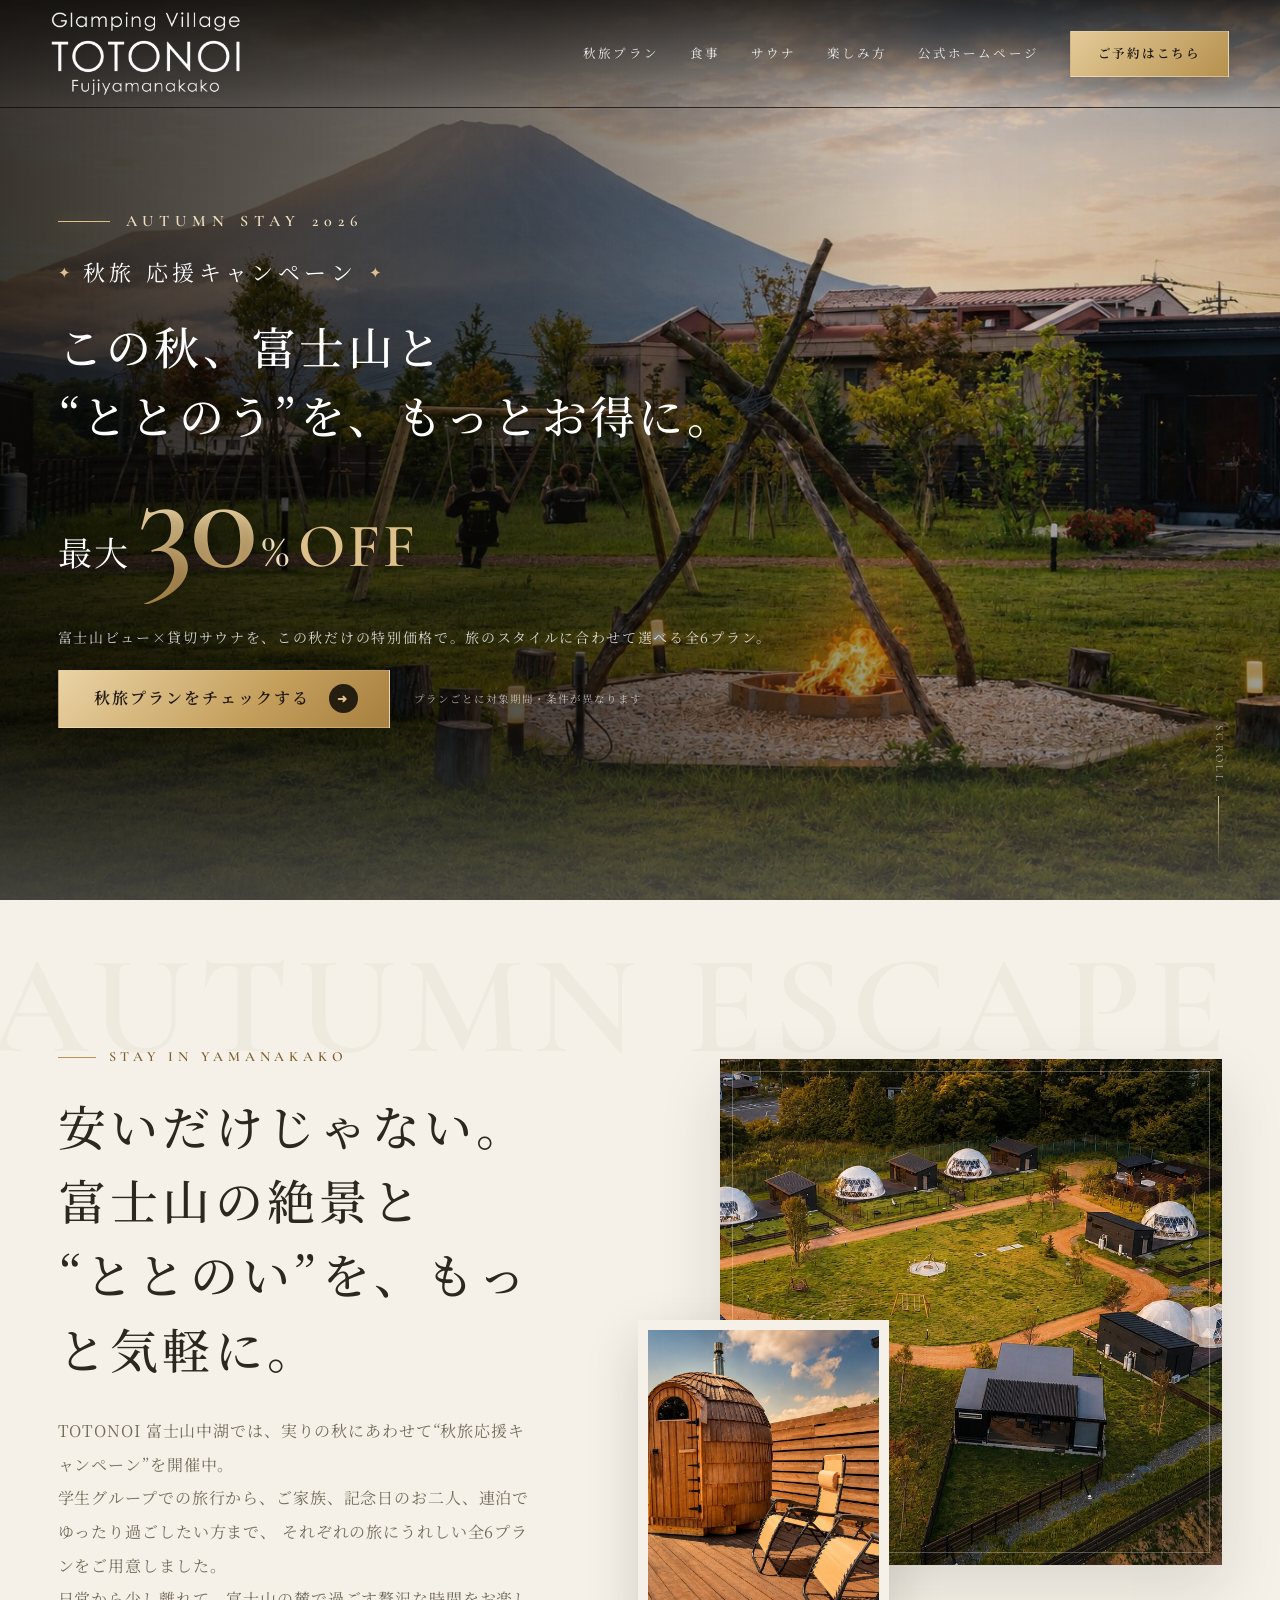
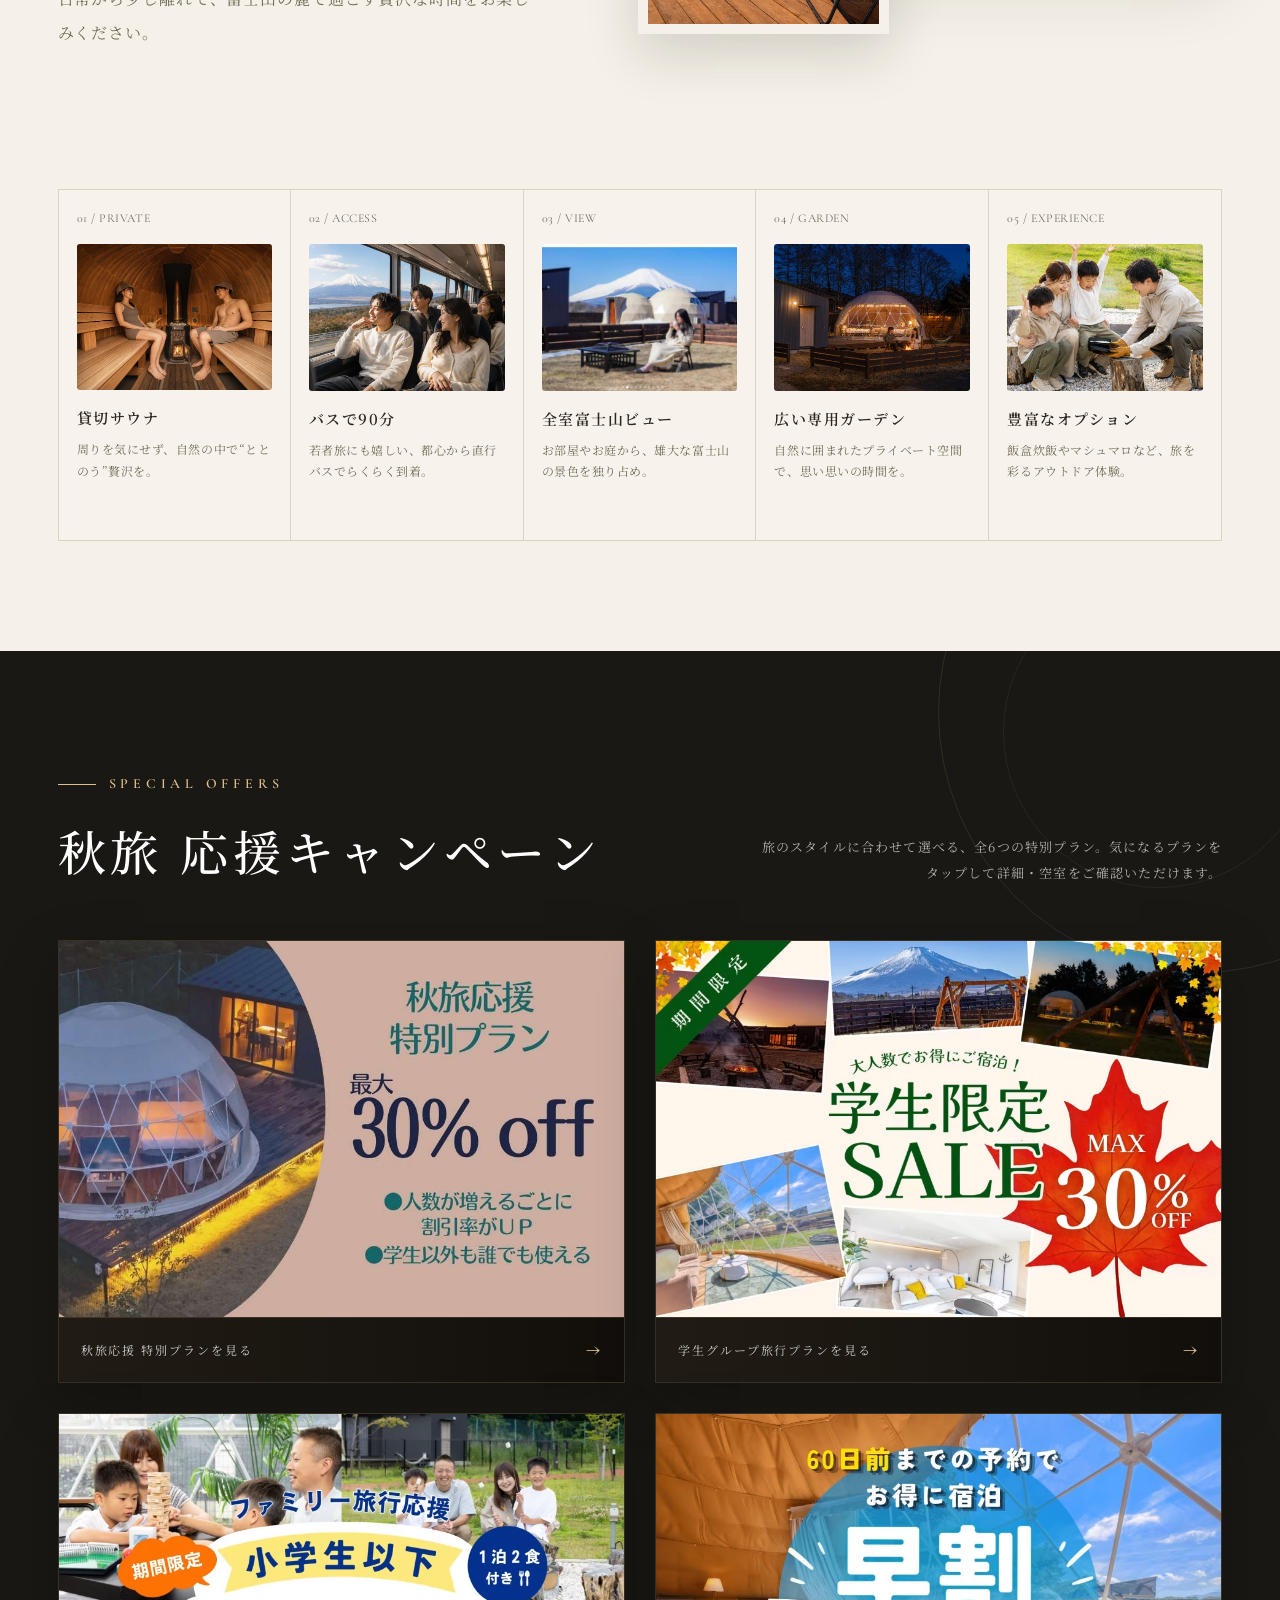
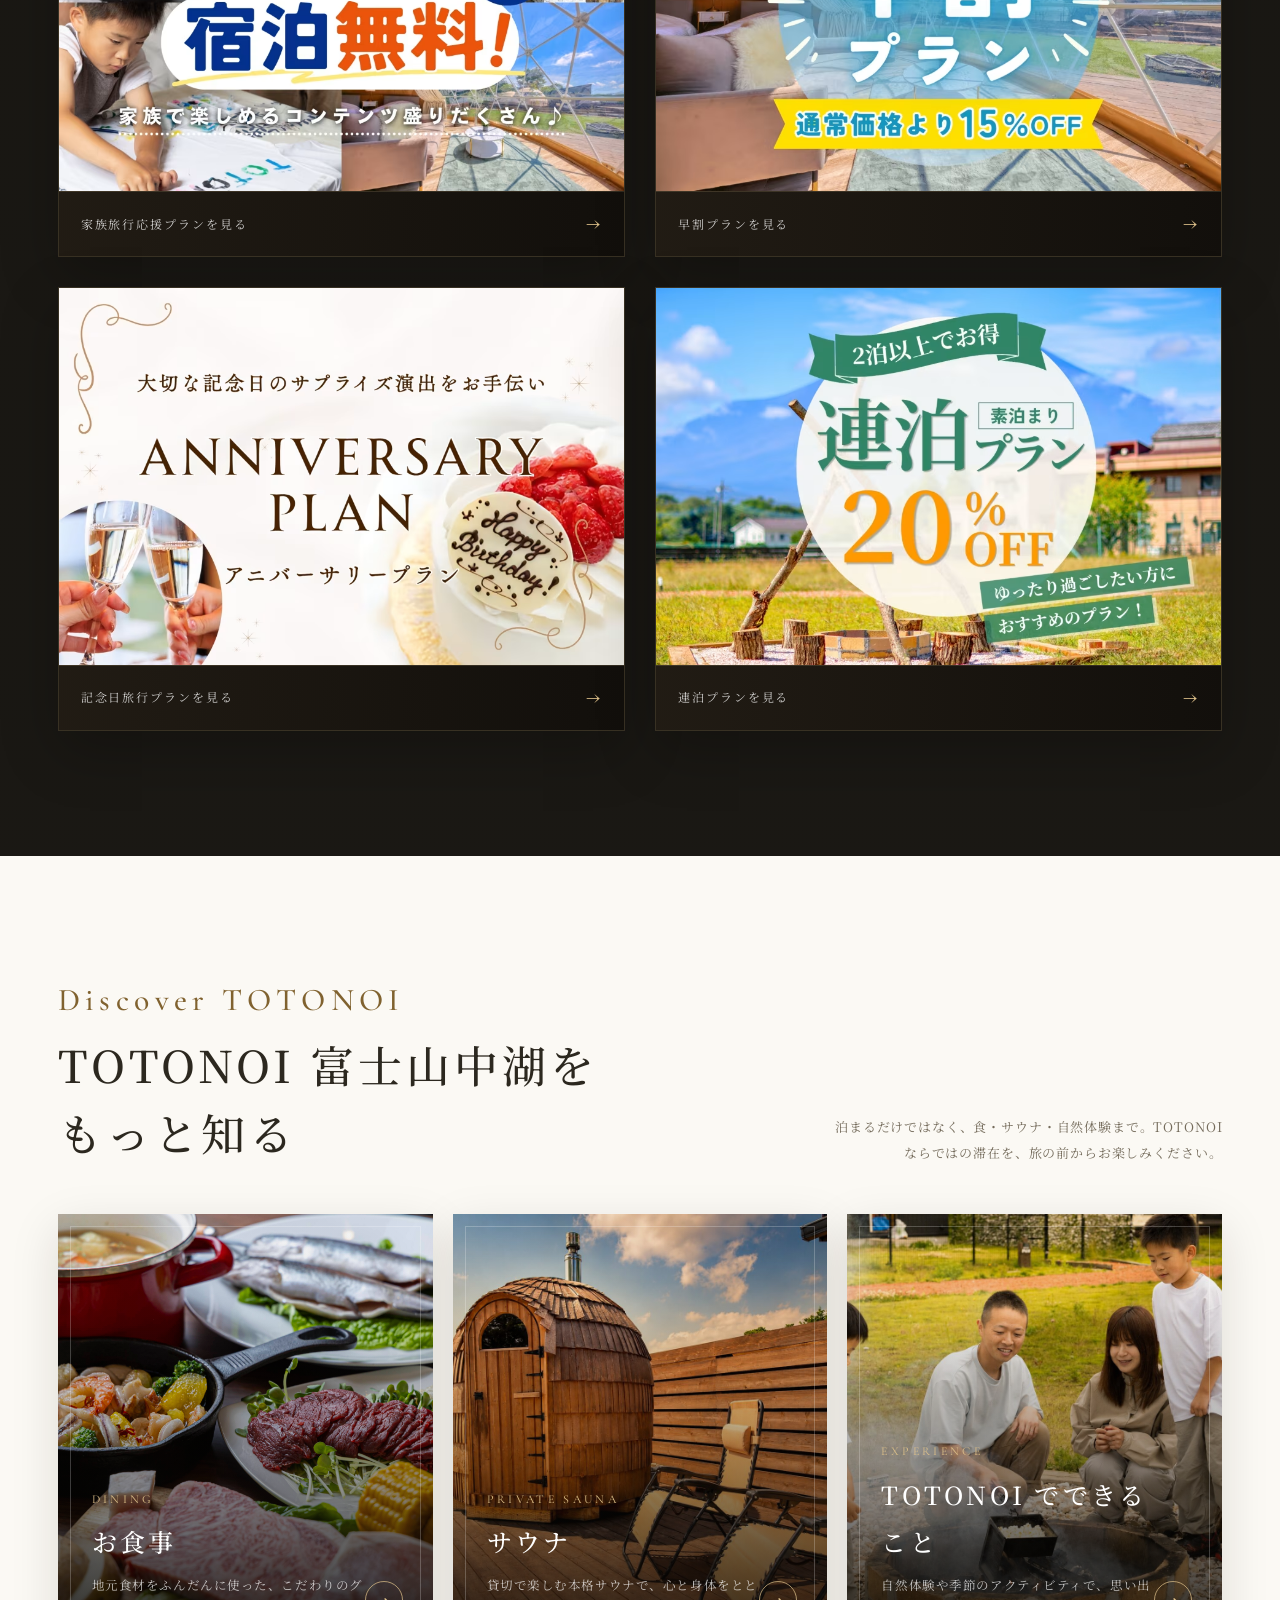
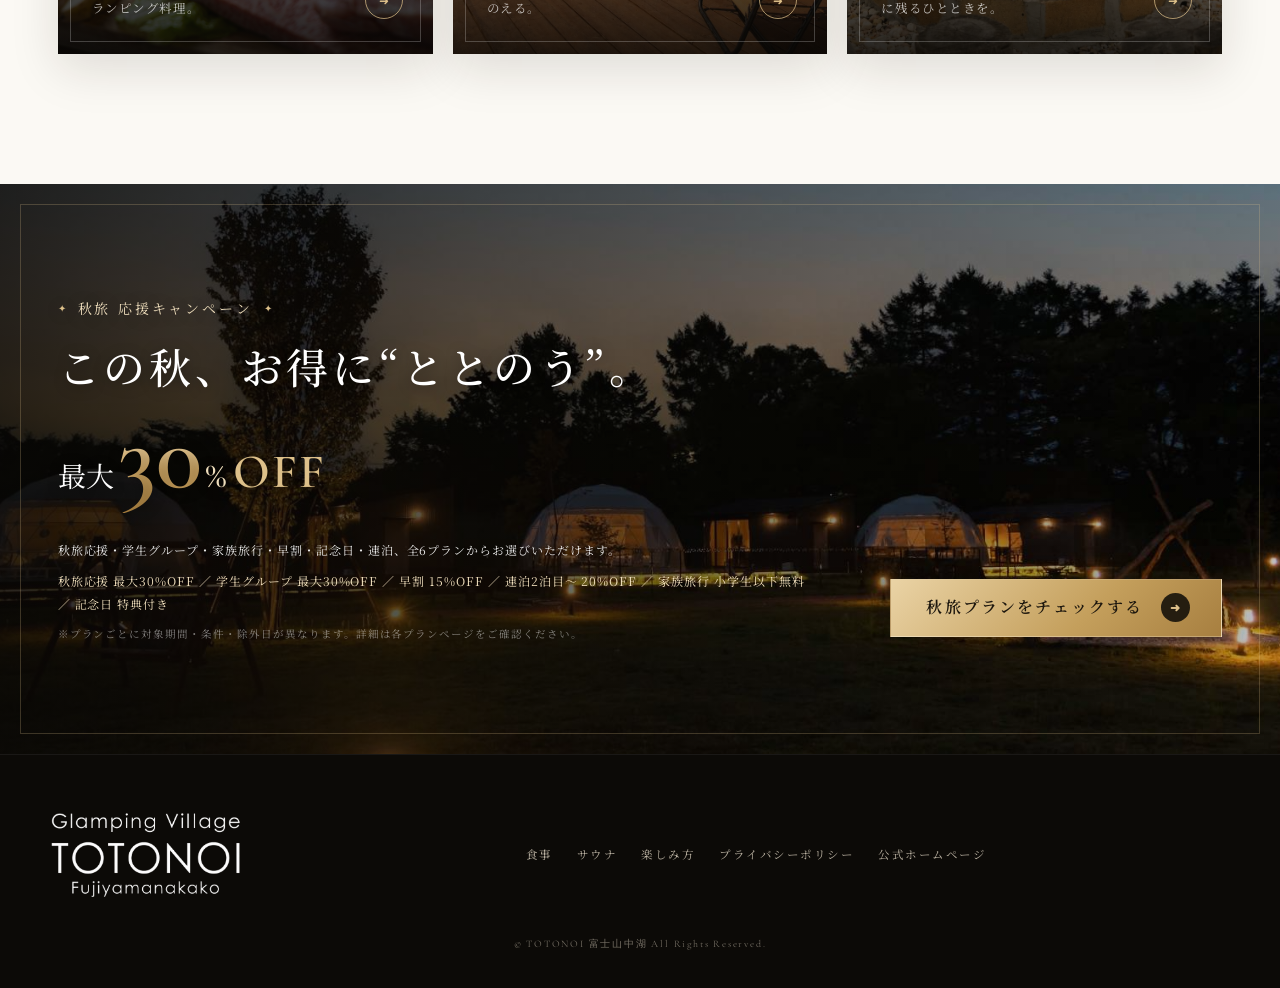
==== index.html @ 664b8abc "Update index.html" ====
<!DOCTYPE html>
<html lang="ja">
<head>
  <script async src="https://www.googletagmanager.com/gtag/js?id=G-Y8CE68WYFG"></script>
  <script>
    window.dataLayer = window.dataLayer || [];
    function gtag(){dataLayer.push(arguments);}
    gtag('js', new Date());
    gtag('config', 'G-Y8CE68WYFG');
  </script>

  <!-- Google Ads -->
  <script async src="https://www.googletagmanager.com/gtag/js?id=AW-18289857179"></script>
  <script>
    window.dataLayer = window.dataLayer || [];
    function gtag(){dataLayer.push(arguments);}
    gtag('js', new Date());
    gtag('config', 'AW-18289857179');
  </script>

  <!-- Event snippet for 予約ボタンのクリック conversion page -->
  <script>
    window.addEventListener('DOMContentLoaded', function() {
      document.querySelectorAll('a[href^="https://reserve.489ban.net/"]').forEach(function(link) {
        link.addEventListener('click', function() {
          gtag('event', 'conversion', {'send_to': 'AW-18289857179/U5c8CInPw9AcEJulpJFE'});
        });
      });
    });
  </script>

  <!-- Microsoft Clarity -->
  <script type="text/javascript">
    (function(c,l,a,r,i,t,y){
      c[a]=c[a]||function(){(c[a].q=c[a].q||[]).push(arguments)};
      t=l.createElement(r);t.async=1;t.src="https://www.clarity.ms/tag/"+i;
      y=l.getElementsByTagName(r)[0];y.parentNode.insertBefore(t,y);
    })(window, document, "clarity", "script", "xini7bwebg");
  </script>

  <meta charset="UTF-8">
  <meta name="viewport" content="width=device-width, initial-scale=1.0, viewport-fit=cover">
  <meta name="theme-color" content="#12100c">
  <title>TOTONOI 富士山中湖｜秋旅応援キャンペーン 最大30%OFF</title>
  <meta name="description" content="TOTONOI 富士山中湖の秋旅応援キャンペーン。秋旅応援最大30%OFF・学生グループ最大30%OFF・早割15%OFF・連泊2泊目20%OFF・家族旅行・記念日など全6プラン。富士山の絶景と貸切サウナで“ととのう”グランピング体験をお得に。">

  <link rel="preconnect" href="https://fonts.googleapis.com">
  <link rel="preconnect" href="https://fonts.gstatic.com" crossorigin>
  <link href="https://fonts.googleapis.com/css2?family=Cormorant+Garamond:wght@500;600;700&family=Noto+Serif+JP:wght@400;500;600;700&display=swap" rel="stylesheet">

  <style>
    :root{
      --gold:#b69352;
      --gold-light:#ddc08a;
      --gold-pale:#f0dfbd;
      --gold-deep:#80622f;
      --dark:#12100c;
      --dark-2:#1c1812;
      --dark-3:#292218;
      --ivory:#f5f1e8;
      --ivory-2:#ece5d8;
      --paper:#fbf9f4;
      --ink:#2c281f;
      --muted:#756c5c;
      --line:rgba(128,98,47,.22);
      --shadow:0 24px 60px rgba(33,27,17,.12);
      --serif-en:'Cormorant Garamond',serif;
      --serif-jp:'Noto Serif JP',serif;
    }

    *{margin:0;padding:0;box-sizing:border-box}
    html{scroll-behavior:smooth;background:var(--dark)}
    body{
      font-family:var(--serif-jp);
      color:var(--ink);
      background:
        radial-gradient(circle at 8% 12%,rgba(182,147,82,.08),transparent 26%),
        var(--ivory);
      line-height:1.9;
      -webkit-font-smoothing:antialiased;
      overflow-x:hidden;
    }
    img{max-width:100%;display:block}
    a{text-decoration:none;color:inherit}
    button{font:inherit}
    ::selection{background:var(--gold);color:#fff}

    /* ---------------------------------
       Shared
    --------------------------------- */
    .section-shell{width:min(1180px,91vw);margin:0 auto}
    .eyebrow{
      display:flex;
      align-items:center;
      gap:13px;
      margin-bottom:18px;
      color:var(--gold-deep);
      font-family:var(--serif-en);
      font-size:14px;
      font-weight:600;
      letter-spacing:.34em;
      text-transform:uppercase;
    }
    .eyebrow::before{content:"";width:38px;height:1px;background:var(--gold)}
    .section-heading{
      color:var(--ink);
      font-size:clamp(28px,4vw,48px);
      font-weight:500;
      line-height:1.55;
      letter-spacing:.09em;
    }
    .section-lead{
      color:var(--muted);
      font-size:clamp(14px,1.45vw,16px);
      letter-spacing:.055em;
      line-height:2.1;
    }

    /* ---------------------------------
       Header
    --------------------------------- */
    .header{
      position:fixed;
      inset:0 0 auto;
      z-index:100;
      display:flex;
      align-items:center;
      justify-content:space-between;
      min-height:82px;
      padding:12px max(4vw,24px);
      background:linear-gradient(to bottom,rgba(12,10,7,.78),rgba(12,10,7,.2) 76%,transparent);
      border-bottom:1px solid transparent;
      transition:background .35s,border-color .35s,backdrop-filter .35s,min-height .35s;
    }
    .header.scrolled{
      min-height:70px;
      background:rgba(16,13,9,.86);
      border-color:rgba(255,255,255,.08);
      backdrop-filter:blur(16px);
      -webkit-backdrop-filter:blur(16px);
    }
    .logo{display:inline-flex;align-items:center;flex:none;line-height:1;min-width:0}
    .logo img{display:block;width:190px;height:auto;object-fit:contain}
    .gnav{display:flex;align-items:center;gap:clamp(18px,2.4vw,34px)}
    .gnav a:not(.btn-reserve){
      color:rgba(255,255,255,.88);
      font-size:12.5px;
      letter-spacing:.17em;
      position:relative;
      padding:7px 0;
      transition:color .25s;
    }
    .gnav a:not(.btn-reserve)::after{
      content:"";
      position:absolute;
      left:50%;bottom:0;
      width:0;height:1px;
      background:var(--gold-light);
      transition:width .3s,left .3s;
    }
    .gnav a:not(.btn-reserve):hover{color:#fff}
    .gnav a:not(.btn-reserve):hover::after{width:100%;left:0}
    .btn-reserve{
      display:inline-flex;
      align-items:center;
      justify-content:center;
      min-height:46px;
      padding:0 27px;
      border:1px solid rgba(255,255,255,.3);
      background:linear-gradient(135deg,#e4cb99,#b6914e);
      color:#19140c;
      font-size:12.5px;
      font-weight:600;
      letter-spacing:.14em;
      box-shadow:0 7px 22px rgba(0,0,0,.18);
      transition:transform .25s,box-shadow .25s,filter .25s;
    }
    .btn-reserve:hover{transform:translateY(-1px);box-shadow:0 10px 24px rgba(0,0,0,.28);filter:brightness(1.04)}
    .nav-toggle{display:none;background:none;border:none;cursor:pointer;width:44px;height:44px;position:relative;z-index:110}
    .nav-toggle span{display:block;width:25px;height:1px;background:#fff;margin:6px auto;transition:.3s}

    /* ---------------------------------
       Hero
    --------------------------------- */
    .hero{
      position:relative;
      min-height:100svh;
      display:flex;
      align-items:center;
      color:#fff;
      overflow:hidden;
      background:var(--dark);
    }
    .hero-bg{
      position:absolute;
      inset:-2%;
      background:url('images/middle.jpg') center 48%/cover no-repeat;
      animation:kenburns 18s ease-out both;
    }
    @keyframes kenburns{from{transform:scale(1.08)}to{transform:scale(1)}}
    .hero::before{
      content:"";
      position:absolute;
      inset:0;
      z-index:1;
      background:
        linear-gradient(90deg,rgba(8,7,5,.8) 0%,rgba(8,7,5,.54) 42%,rgba(8,7,5,.15) 72%,rgba(8,7,5,.2) 100%),
        linear-gradient(to top,rgba(10,8,5,.58),transparent 42%);
    }
    .hero::after{
      content:"";
      position:absolute;
      inset:auto 0 0;
      z-index:2;
      height:180px;
      background:linear-gradient(to bottom,transparent,var(--ivory));
      opacity:.24;
      pointer-events:none;
    }
    .hero-inner{
      position:relative;
      z-index:3;
      width:min(1180px,91vw);
      margin:0 auto;
      padding:132px 0 98px;
    }
    .hero-panel{max-width:760px}
    .hero-kicker{
      display:flex;
      align-items:center;
      gap:16px;
      color:var(--gold-pale);
      font-family:var(--serif-en);
      font-size:clamp(13px,1.25vw,16px);
      font-weight:600;
      letter-spacing:.38em;
      text-transform:uppercase;
      margin-bottom:14px;
    }
    .hero-kicker::before{content:"";width:52px;height:1px;background:var(--gold-light);box-shadow:0 0 15px rgba(221,192,138,.45)}
    .anniv-text{
      display:flex;
      align-items:center;
      gap:12px;
      color:#fff;
      font-size:clamp(17px,1.8vw,22px);
      letter-spacing:.2em;
      margin-bottom:18px;
      text-shadow:0 2px 16px rgba(0,0,0,.35);
    }
    .anniv-text .orn{color:var(--gold-light);font-size:.7em;letter-spacing:0}
    .hero-copy .limited{
      max-width:760px;
      font-size:clamp(26px,3.65vw,45px);
      line-height:1.55;
      letter-spacing:.075em;
      font-weight:500;
      color:#fff;
      text-shadow:0 3px 18px rgba(0,0,0,.28);
    }
    .hero-copy .limited-line2{white-space:nowrap}
    .hero-price{
      display:flex;
      align-items:baseline;
      flex-wrap:wrap;
      column-gap:8px;
      row-gap:2px;
      margin:0 0 18px;
      text-shadow:0 3px 18px rgba(0,0,0,.35);
    }
    .hero-price .price-main{display:inline-flex;align-items:baseline;white-space:nowrap;gap:3px}
    .hero-price .prefix{font-size:clamp(22px,2.7vw,34px);letter-spacing:.08em}
    .hero-price .num{
      font-family:var(--serif-en);
      font-size:clamp(88px,12vw,142px);
      font-weight:600;
      line-height:1;
      letter-spacing:-.02em;
      display:inline-block;
      padding:0 .02em .08em;
      background:linear-gradient(180deg,#fff3d6 4%,#e4c489 55%,#aa8243 100%);
      -webkit-background-clip:text;
      background-clip:text;
      -webkit-text-fill-color:transparent;
      filter:drop-shadow(0 5px 15px rgba(0,0,0,.18));
    }
    .hero-price .unit{font-family:var(--serif-en);font-size:clamp(31px,4vw,50px);color:var(--gold-pale)}
    .hero-price .off{font-family:var(--serif-en);font-size:clamp(36px,5vw,62px);font-weight:600;color:var(--gold-light);letter-spacing:.045em}
    .coupon-note{
      max-width:730px;
      color:rgba(255,255,255,.8);
      font-size:clamp(12px,1.3vw,14px);
      letter-spacing:.12em;
      margin-bottom:19px;
    }
    .plan-tags{display:none}
    .hero-cta{display:flex;align-items:center;gap:24px;flex-wrap:wrap}
    .btn-main{
      display:inline-flex;
      align-items:center;
      justify-content:center;
      gap:18px;
      min-height:58px;
      padding:0 31px 0 35px;
      border:1px solid rgba(255,255,255,.2);
      background:linear-gradient(135deg,#ead3a5 0%,#c49f5c 60%,#a77f40 100%);
      color:#1d170e;
      font-size:clamp(13px,1.35vw,16px);
      font-weight:600;
      letter-spacing:.13em;
      box-shadow:0 12px 34px rgba(0,0,0,.28);
      transition:transform .3s,box-shadow .3s,filter .3s;
    }
    .btn-main:hover{transform:translateY(-2px);box-shadow:0 16px 42px rgba(0,0,0,.34);filter:brightness(1.04)}
    .btn-main .arrow{
      display:inline-grid;
      place-items:center;
      width:29px;height:29px;
      border-radius:50%;
      background:rgba(28,22,13,.94);
      color:var(--gold-light);
      font-size:12px;
      transition:transform .3s;
    }
    .btn-main:hover .arrow{transform:translateX(3px)}
    .hero-microcopy{font-size:10.5px;color:rgba(255,255,255,.65);letter-spacing:.1em}
    .scroll-cue{
      position:absolute;
      z-index:4;
      right:max(4vw,28px);
      bottom:32px;
      display:flex;
      align-items:center;
      gap:12px;
      color:rgba(255,255,255,.62);
      font-family:var(--serif-en);
      font-size:11px;
      letter-spacing:.3em;
      writing-mode:vertical-rl;
    }
    .scroll-cue::after{content:"";width:1px;height:72px;background:linear-gradient(to bottom,var(--gold-light),transparent)}

    /* ---------------------------------
       Intro / Concept
    --------------------------------- */
    .concept{position:relative;padding:124px 0 108px;overflow:hidden;background:var(--ivory)}
    .concept::before{
      content:"AUTUMN ESCAPE";
      position:absolute;
      left:-12px;top:36px;
      font-family:var(--serif-en);
      font-size:clamp(64px,11vw,150px);
      font-weight:600;
      letter-spacing:.06em;
      line-height:1;
      color:rgba(111,86,46,.045);
      white-space:nowrap;
      pointer-events:none;
    }
    .concept-layout{
      position:relative;
      z-index:2;
      width:min(1180px,91vw);
      margin:0 auto;
      display:grid;
      grid-template-columns:minmax(0,.9fr) minmax(420px,1.1fr);
      gap:clamp(56px,8vw,110px);
      align-items:center;
    }
    .concept-copy{padding:20px 0}
    .concept-copy h2{margin-bottom:28px}
    .concept-copy p{max-width:560px}
    .concept-visual{position:relative;min-height:575px}
    .concept-image-main{
      position:absolute;
      right:0;top:0;
      width:86%;height:88%;
      background:url('images/tonp.jpg') center/cover no-repeat;
      box-shadow:var(--shadow);
    }
    .concept-image-main::after{content:"";position:absolute;inset:0;border:1px solid rgba(255,255,255,.28);margin:12px;pointer-events:none}
    .concept-image-sub{
      position:absolute;
      left:0;bottom:0;
      width:43%;aspect-ratio:4/5;
      background:url('images/sauna.jpg') center/cover no-repeat;
      border:10px solid var(--ivory);
      box-shadow:0 20px 50px rgba(33,27,17,.16);
    }

    /* ---------------------------------
       Features
    --------------------------------- */
    .features{position:relative;padding:12px 0 110px;background:var(--ivory)}
    .features-head{display:none}
    .feature-grid{
      width:min(1180px,91vw);
      margin:0 auto;
      display:grid;
      grid-template-columns:repeat(5,1fr);
      border-top:1px solid var(--line);
      border-bottom:1px solid var(--line);
    }
    .feature{
      position:relative;
      min-height:350px;
      padding:18px 18px 24px;
      border-right:1px solid var(--line);
      background:rgba(255,255,255,.16);
      transition:background .3s,transform .3s,box-shadow .3s;
    }
    .feature:first-child{border-left:1px solid var(--line)}
    .feature:hover{background:rgba(255,255,255,.52);transform:translateY(-3px);box-shadow:0 16px 34px rgba(33,27,17,.08)}
    .feature-no{font-family:var(--serif-en);font-size:13px;letter-spacing:.18em;color:var(--gold);margin-bottom:14px}
    .feature-media{position:relative;aspect-ratio:4/3;overflow:hidden;border-radius:3px;background:#ddd2ba;margin-bottom:16px}
    .feature-media img{width:100%;height:100%;display:block;object-fit:cover;transition:transform .7s ease}
    .feature:hover .feature-media img{transform:scale(1.04)}
    .feature h3{font-size:15px;letter-spacing:.1em;font-weight:600;color:var(--ink);margin-bottom:8px;line-height:1.6}
    .feature p{font-size:12px;letter-spacing:.045em;color:var(--muted);line-height:1.8}

    /* ---------------------------------
       Plans
    --------------------------------- */
    .plans{
      position:relative;
      padding:120px 0 125px;
      background:
        linear-gradient(rgba(18,16,12,.965),rgba(18,16,12,.965)),
        url('images/middle.jpg') center/cover fixed;
      color:#fff;
      overflow:hidden;
    }
    .plans::before{
      content:"";
      position:absolute;
      width:520px;height:520px;
      border:1px solid rgba(221,192,138,.12);
      border-radius:50%;
      right:-180px;top:-200px;
    }
    .plans::after{
      content:"";
      position:absolute;
      width:310px;height:310px;
      border:1px solid rgba(221,192,138,.08);
      border-radius:50%;
      right:-35px;top:-75px;
    }
    .plans-head{position:relative;z-index:2;width:min(1180px,91vw);margin:0 auto 54px;display:flex;align-items:flex-end;justify-content:space-between;gap:40px}
    .plans .eyebrow{color:var(--gold-light)}
    .plans .eyebrow::before{background:var(--gold-light)}
    .plans-title{color:#fff;font-size:clamp(30px,4vw,48px);font-weight:500;line-height:1.45;letter-spacing:.1em}
    .plans-sub{max-width:470px;color:rgba(255,255,255,.66);font-size:13px;letter-spacing:.09em;line-height:2;text-align:right}
    .plan-grid{position:relative;z-index:2;width:min(1180px,91vw);margin:0 auto;display:grid;grid-template-columns:repeat(2,minmax(0,1fr));gap:30px}
    .plan-card{
      position:relative;
      display:block;
      overflow:hidden;
      background:#17130e;
      border:1px solid rgba(221,192,138,.17);
      box-shadow:0 20px 55px rgba(0,0,0,.24);
      transition:transform .4s,border-color .4s,box-shadow .4s;
    }
    .plan-card::before{content:"";position:absolute;z-index:2;inset:0;border:1px solid transparent;transition:border-color .3s;pointer-events:none}
    .plan-card:hover{transform:translateY(-7px);border-color:rgba(221,192,138,.48);box-shadow:0 28px 70px rgba(0,0,0,.36)}
    .plan-card:hover::before{border-color:rgba(255,255,255,.12)}
    .plan-card img{width:100%;height:auto;display:block;transition:transform .7s,filter .4s}
    .plan-card:hover img{transform:scale(1.018);filter:brightness(1.04)}
    .plan-link{
      display:flex;
      align-items:center;
      justify-content:space-between;
      gap:20px;
      min-height:65px;
      padding:0 22px;
      border-top:1px solid rgba(221,192,138,.16);
      color:rgba(255,255,255,.78);
      font-size:12px;
      letter-spacing:.16em;
      background:linear-gradient(90deg,rgba(34,28,20,.94),rgba(18,15,11,.94));
    }
    .plan-link i{font-style:normal;font-family:var(--serif-en);font-size:22px;color:var(--gold-light);transition:transform .3s}
    .plan-card:hover .plan-link i{transform:translateX(5px)}

    /* ---------------------------------
       More / editorial cards
    --------------------------------- */
    .more{padding:120px 0 130px;background:var(--paper)}
    .more-head{width:min(1180px,91vw);margin:0 auto 48px;display:flex;align-items:flex-end;justify-content:space-between;gap:30px}
    .more-title{font-size:clamp(28px,3.6vw,44px);font-weight:500;letter-spacing:.09em;line-height:1.55}
    .more-title span{font-family:var(--serif-en);font-size:.72em;color:var(--gold-deep);letter-spacing:.17em;display:block;margin-bottom:5px}
    .more-copy{max-width:390px;color:var(--muted);font-size:13px;letter-spacing:.065em;line-height:2;text-align:right}
    .card-grid{width:min(1180px,91vw);margin:0 auto;display:grid;grid-template-columns:repeat(3,minmax(0,1fr));gap:20px;align-items:stretch}
    .card{position:relative;overflow:hidden;min-height:440px;display:flex;align-items:flex-end;color:#fff;box-shadow:0 15px 45px rgba(33,27,17,.13);transition:transform .38s,box-shadow .38s}
    .card:nth-child(2),.card:nth-child(3){min-height:440px;margin-top:0}
    .card:hover{transform:translateY(-6px);box-shadow:0 22px 58px rgba(33,27,17,.2)}
    .card .bg{position:absolute;inset:0;background-size:cover;background-position:center;transition:transform .8s ease,filter .4s}
    .card:hover .bg{transform:scale(1.045);filter:brightness(1.03)}
    .card::before{content:"";position:absolute;z-index:1;inset:0;background:linear-gradient(to top,rgba(8,7,5,.88) 0%,rgba(8,7,5,.28) 52%,rgba(8,7,5,.05) 80%)}
    .card::after{content:"";position:absolute;z-index:2;inset:12px;border:1px solid rgba(255,255,255,.22);pointer-events:none}
    .card-body{position:relative;z-index:3;padding:34px 68px 34px 34px;width:100%}
    .card-body .en{display:block;font-family:var(--serif-en);font-size:12px;color:var(--gold-light);letter-spacing:.28em;text-transform:uppercase;margin-bottom:8px}
    .card-body h3{font-size:clamp(20px,2vw,25px);letter-spacing:.13em;font-weight:500;margin-bottom:8px}
    .card-body p{font-size:12.5px;letter-spacing:.045em;color:rgba(255,255,255,.72);line-height:1.85}
    .card .circle{position:absolute;right:30px;bottom:35px;z-index:4;width:38px;height:38px;border:1px solid rgba(221,192,138,.72);border-radius:50%;display:grid;place-items:center;color:var(--gold-light);font-size:12px;transition:background .3s,color .3s,transform .3s}
    .card:hover .circle{background:var(--gold-light);color:var(--dark);transform:translateX(3px)}

    /* ---------------------------------
       Bottom CTA
    --------------------------------- */
    .bottom-cta{position:relative;min-height:570px;display:flex;align-items:center;color:#fff;overflow:hidden;background:var(--dark)}
    .bottom-cta .cta-bg{position:absolute;inset:-2%;background:url('images/cta-bg.jpg') center/cover no-repeat;transition:transform 5s ease}
    .bottom-cta:hover .cta-bg{transform:scale(1.02)}
    .bottom-cta::before{content:"";position:absolute;inset:0;z-index:1;background:linear-gradient(90deg,rgba(8,7,5,.86),rgba(8,7,5,.56) 52%,rgba(8,7,5,.25))}
    .bottom-cta::after{content:"";position:absolute;z-index:2;inset:20px;border:1px solid rgba(221,192,138,.24);pointer-events:none}
    .bottom-inner{position:relative;z-index:3;width:min(1180px,91vw);margin:0 auto;padding:90px 0;display:flex;align-items:flex-end;justify-content:space-between;gap:50px}
    .bottom-copy{max-width:760px}
    .bottom-cta .anniv-text{font-size:14px;color:var(--gold-pale);margin-bottom:14px}
    .bottom-price{display:flex;align-items:baseline;flex-wrap:wrap;gap:6px;margin-bottom:21px;text-shadow:0 2px 14px rgba(0,0,0,.35)}
    .bottom-price .limited{width:100%;font-size:clamp(24px,3.4vw,42px);line-height:1.5;letter-spacing:.09em;font-weight:500;color:#fff;margin-bottom:5px}
    .bottom-price .price-main{display:inline-flex;align-items:baseline;white-space:nowrap;gap:2px}
    .bottom-price .prefix{font-size:clamp(20px,2.3vw,28px)}
    .bottom-price .num{font-family:var(--serif-en);font-size:clamp(65px,8vw,96px);font-weight:600;line-height:1;display:inline-block;padding:0 .02em .08em;background:linear-gradient(180deg,#fff2d6,#d4ac68 58%,#a87e3d);-webkit-background-clip:text;background-clip:text;-webkit-text-fill-color:transparent}
    .bottom-price .unit{font-family:var(--serif-en);font-size:clamp(26px,3vw,38px);color:var(--gold-pale)}
    .bottom-price .off{font-family:var(--serif-en);font-size:clamp(30px,4vw,48px);font-weight:600;color:var(--gold-light);letter-spacing:.04em}
    .bottom-coupon{max-width:760px;font-size:12px;color:rgba(255,255,255,.72);letter-spacing:.08em;line-height:1.9}
    .bottom-coupon .note{display:block;margin-bottom:8px;color:rgba(255,255,255,.9)}
    .bottom-coupon .cond{display:block;color:var(--gold-pale)}
    .bottom-coupon .exclude{display:block;margin-top:8px;font-size:10.5px;color:rgba(255,255,255,.48)}
    .bottom-action{flex:none;padding-bottom:7px}

    /* ---------------------------------
       Footer
    --------------------------------- */
    .footer{background:#0c0a07;color:#bdb4a4;padding:58px max(4vw,24px) 34px;border-top:1px solid rgba(255,255,255,.06)}
    .footer-inner{width:min(1180px,100%);margin:0 auto;display:grid;grid-template-columns:auto 1fr;align-items:center;gap:42px}
    .footer .logo img{width:190px}
    .fnav{display:flex;justify-content:center;gap:24px;flex-wrap:wrap}
    .fnav a{font-size:11.5px;letter-spacing:.13em;transition:color .3s}
    .fnav a:hover{color:var(--gold-light)}
    .copyright{text-align:center;font-family:var(--serif-en);font-size:10px;letter-spacing:.18em;color:#756f64;margin-top:38px}

    /* ---------------------------------
       Mobile sticky CTA
    --------------------------------- */
    .mobile-cta{display:none}

    /* ---------------------------------
       Reveal motion
    --------------------------------- */
    .reveal{opacity:0;transform:translateY(24px);transition:opacity .9s cubic-bezier(.2,.65,.25,1),transform .9s cubic-bezier(.2,.65,.25,1)}
    .reveal.on{opacity:1;transform:none}
    .delay-1{transition-delay:.08s}
    .delay-2{transition-delay:.16s}
    .delay-3{transition-delay:.24s}

    @media(prefers-reduced-motion:reduce){
      html{scroll-behavior:auto}
      .reveal{opacity:1;transform:none;transition:none}
      .hero-bg{animation:none}
      .card .bg,.plan-card img,.bottom-cta .cta-bg{transition:none}
    }

    /* ---------------------------------
       Tablet
    --------------------------------- */
    @media(max-width:1060px){
      .gnav{gap:17px}
      .gnav a:not(.btn-reserve){font-size:11.5px;letter-spacing:.12em}
      .btn-reserve{padding:0 18px}
      .concept-layout{grid-template-columns:.9fr 1.1fr;gap:50px}
      .concept-visual{min-height:520px}
      .feature-grid{grid-template-columns:repeat(3,1fr)}
      .feature:nth-child(3){border-right:1px solid var(--line)}
      .feature:nth-child(n+4){border-top:1px solid var(--line)}
      .feature:nth-child(4){border-left:1px solid var(--line)}
      .feature{min-height:336px}
      .card-grid{grid-template-columns:repeat(3,minmax(0,1fr))}
      .card:nth-child(1),.card:nth-child(2),.card:nth-child(3){grid-column:auto;min-height:400px;margin-top:0}
    }

    /* ---------------------------------
       Mobile
    --------------------------------- */
    @media(max-width:860px){
      body{padding-bottom:72px}
      .header{min-height:68px;padding:10px 18px;background:linear-gradient(to bottom,rgba(10,8,5,.82),rgba(10,8,5,.22),transparent)}
      .header.scrolled{min-height:62px;padding-top:8px;padding-bottom:8px}
      .logo{min-width:0;text-align:left}
      .logo img{width:148px}
      .gnav{
        position:fixed;
        inset:0;
        z-index:105;
        padding:110px 8vw 90px;
        background:rgba(12,10,7,.97);
        backdrop-filter:blur(18px);
        -webkit-backdrop-filter:blur(18px);
        flex-direction:column;
        align-items:stretch;
        justify-content:center;
        gap:0;
        transform:translateX(100%);
        transition:transform .38s cubic-bezier(.77,0,.18,1);
      }
      .gnav.open{transform:none}
      .gnav a:not(.btn-reserve){font-size:15px;letter-spacing:.16em;padding:16px 4px;border-bottom:1px solid rgba(255,255,255,.08)}
      .gnav a:not(.btn-reserve)::after{display:none}
      .gnav .btn-reserve{margin-top:28px;min-height:56px;font-size:14px}
      .nav-toggle{display:block}
      .nav-toggle.open span:nth-child(1){transform:translateY(7px) rotate(45deg)}
      .nav-toggle.open span:nth-child(2){opacity:0}
      .nav-toggle.open span:nth-child(3){transform:translateY(-7px) rotate(-45deg)}

      .hero{min-height:820px;align-items:flex-end}
      .hero-bg{inset:0;background-position:48% 50%;transform:scale(1.015)}
      .hero::before{
        background:
          linear-gradient(90deg,rgba(8,7,5,.18) 0%,rgba(8,7,5,.05) 55%,rgba(8,7,5,.12) 100%),
          linear-gradient(to top,rgba(8,7,5,.96) 0%,rgba(8,7,5,.72) 35%,rgba(8,7,5,.28) 67%,rgba(8,7,5,.36) 100%);
      }
      .hero-inner{width:min(90vw,680px);padding:112px 0 68px}
      .hero-panel{max-width:none}
      .hero-kicker{font-size:11px;letter-spacing:.3em;margin-bottom:11px}
      .hero-kicker::before{width:32px}
      .anniv-text{font-size:14px;letter-spacing:.14em;margin-bottom:11px}
      .hero-copy .limited{font-size:clamp(23px,6.4vw,30px);line-height:1.55;letter-spacing:.055em}
      .hero-copy .limited-line2{white-space:nowrap;font-size:.92em}
      .hero-price{margin:4px 0 14px;padding:4px 2px 7px;overflow:visible;flex-wrap:nowrap;gap:5px}
      .hero-price .price-main{overflow:visible;flex:none}
      .hero-price .num{font-size:clamp(70px,21vw,92px);line-height:1;display:inline-block;padding:.03em .02em .09em;overflow:visible}
      .hero-price .prefix{font-size:19px}
      .hero-price .unit{font-size:30px}
      .hero-price .off{font-size:34px;white-space:nowrap}
      .coupon-note{max-width:355px;font-size:11.5px;line-height:1.9;letter-spacing:.075em;margin:0 0 22px;color:rgba(255,255,255,.88)}
      .plan-tags{display:none}
      .btn-main{width:100%;min-height:58px;padding:0 20px;font-size:13px}
      .hero-microcopy{display:none}
      .scroll-cue{display:none}

      .concept{padding:72px 0 78px}
      .concept::before{top:22px;font-size:70px}
      .concept-layout{width:min(92vw,680px);grid-template-columns:1fr;gap:48px}
      .concept-copy{padding:0}
      .section-heading{font-size:26px;line-height:1.7;letter-spacing:.055em}
      .section-lead{font-size:14px;line-height:2}
      .concept-visual{min-height:auto;display:grid;grid-template-columns:1fr;align-items:end;padding-bottom:34px}
      .concept-image-main{position:relative;width:100%;height:auto;aspect-ratio:4/5;grid-column:1;grid-row:1;background-position:center}
      .concept-image-sub{position:relative;z-index:2;left:auto;bottom:auto;width:52%;aspect-ratio:4/5;grid-column:1;grid-row:1;margin:0 0 -34px -1px;align-self:end;border:6px solid var(--ivory);box-shadow:0 16px 38px rgba(33,27,17,.18)}
      .concept-stamp{display:none}

      .features{padding:4px 0 86px}
      .features-head{display:block;width:min(90vw,680px);margin:0 auto 28px;padding-top:8px}
      .features-head .eyebrow{margin-bottom:10px}
      .features-head h2{font-size:25px;line-height:1.62;letter-spacing:.08em;font-weight:500}
      .feature-grid{width:min(90vw,680px);grid-template-columns:1fr;border-top:1px solid var(--line);border-bottom:1px solid var(--line);background:transparent}
      .feature{
        display:grid;
        grid-template-columns:104px minmax(0,1fr);
        grid-template-areas:"media no" "media title" "media text";
        column-gap:15px;
        align-items:center;
        min-height:auto;
        margin:0;
        padding:16px 0;
        border:0!important;
        border-bottom:1px solid var(--line)!important;
        background:transparent;
        box-shadow:none;
        overflow:hidden;
      }
      .feature:last-child{grid-column:auto;border-bottom:0!important}
      .feature:hover{background:transparent;transform:none}
      .feature-media{grid-area:media;margin:0;width:104px;height:104px;min-height:0;aspect-ratio:1/1;border-radius:2px;align-self:center}
      .feature-media img{width:100%;height:100%;object-fit:cover}
      .feature-no{grid-area:no;margin:0 0 4px;font-size:9.5px;letter-spacing:.14em;color:var(--gold-deep);line-height:1.4}
      .feature h3{grid-area:title;font-size:14px;letter-spacing:.07em;font-weight:600;line-height:1.45;margin:0 0 5px;min-width:0}
      .feature p{grid-area:text;font-size:11px;line-height:1.65;letter-spacing:.025em;color:var(--muted);min-width:0}

      .plans{padding:92px 0 95px;background:var(--dark)}
      .plans-head{width:min(92vw,680px);margin-bottom:34px;display:block}
      .plans-title{font-size:30px;line-height:1.55}
      .plans-sub{text-align:left;margin-top:15px;max-width:none;font-size:12px}
      .plan-grid{width:min(92vw,680px);grid-template-columns:1fr;gap:19px}
      .plan-link{min-height:57px;padding:0 18px;font-size:11px}

      .more{padding:86px 0 95px}
      .more-head{width:min(92vw,680px);display:block;margin-bottom:35px}
      .more-copy{text-align:left;margin-top:16px;max-width:none}
      .card-grid{width:min(92vw,680px);grid-template-columns:1fr;gap:16px}
      .card,.card:nth-child(1),.card:nth-child(2),.card:nth-child(3){grid-column:auto;min-height:390px;margin-top:0}
      .card:nth-child(2),.card:nth-child(3){min-height:350px}
      .card-body{padding:28px 62px 28px 27px}
      .card .circle{right:26px;bottom:29px}

      .bottom-cta{min-height:auto}
      .bottom-cta::after{inset:10px}
      .bottom-inner{width:min(92vw,680px);padding:82px 0 88px;display:block}
      .bottom-price .limited{font-size:25px}
      .bottom-price{gap:4px;overflow:visible}
      .bottom-price .num{font-size:66px;padding-bottom:.1em}
      .bottom-price .prefix{font-size:18px}
      .bottom-price .unit{font-size:25px}
      .bottom-price .off{font-size:30px;white-space:nowrap}
      .bottom-coupon{font-size:11px}
      .bottom-action{margin-top:28px;padding:0}

      .footer{padding:48px 20px 30px}
      .footer-inner{display:flex;flex-direction:column;align-items:center;text-align:center;gap:27px}
      .footer .logo{text-align:center}
      .footer .logo img{width:180px}
      .fnav{gap:14px 20px}
      .fnav a{font-size:10.5px}
      .copyright{margin-top:28px}

      .mobile-cta{
        position:fixed;
        z-index:120;
        left:0;right:0;bottom:0;
        display:flex;
        align-items:center;
        gap:10px;
        padding:9px 10px calc(9px + env(safe-area-inset-bottom));
        background:rgba(12,10,7,.95);
        border-top:1px solid rgba(221,192,138,.28);
        backdrop-filter:blur(14px);
        -webkit-backdrop-filter:blur(14px);
      }
      .mobile-cta-text{min-width:92px;color:rgba(255,255,255,.82);font-size:9.5px;letter-spacing:.08em;line-height:1.35;text-align:center}
      .mobile-cta-text strong{display:block;color:var(--gold-light);font-family:var(--serif-en);font-size:20px;line-height:1.05;letter-spacing:.03em}
      .mobile-cta a{flex:1;display:flex;align-items:center;justify-content:center;min-height:48px;background:linear-gradient(135deg,#e6cc98,#b88f4c);color:#1b160d;font-size:12px;font-weight:600;letter-spacing:.12em}
    }

    @media(max-width:430px){
      .hero{min-height:790px}
      .hero-inner{width:88vw;padding-bottom:66px}
      .hero-copy .limited{font-size:22px}
      .hero-copy .limited-line2{font-size:.9em}
      .hero-price .num{font-size:72px;padding-bottom:.1em}
      .hero-price .prefix{font-size:18px}
      .hero-price .unit{font-size:28px}
      .hero-price .off{font-size:31px}
      .section-heading{font-size:25px}
      .feature{padding:18px 0}
      .card,.card:nth-child(1),.card:nth-child(2),.card:nth-child(3){min-height:330px}
      .bottom-price .limited{font-size:21px}
      .bottom-price .num{font-size:62px}
      .bottom-price .off{font-size:28px}
    }
  </style>
</head>
<body>

<header class="header" id="header">
  <a class="logo" href="#top" aria-label="TOTONOI 富士山中湖 トップへ">
    <img src="images/logo.png" alt="Glamping Village TOTONOI Fujiyamanakako">
  </a>

  <button class="nav-toggle" id="navToggle" aria-label="メニュー" aria-expanded="false">
    <span></span><span></span><span></span>
  </button>

  <nav class="gnav" id="gnav">
    <a href="#autumn-plans">秋旅プラン</a>
    <a href="food.html">食事</a>
    <a href="sauna.html">サウナ</a>
    <a href="activity.html">楽しみ方</a>
    <a href="https://www.yamanashi-sauna-glamping.com/" target="_blank" rel="noopener">公式ホームページ</a>
    <a class="btn-reserve" href="https://www.yamanashi-sauna-glamping.com/news/autumn_plan_list/" target="_blank" rel="noopener">ご予約はこちら</a>
  </nav>
</header>

<main id="top">
  <!-- Hero -->
  <section class="hero" id="plan">
    <div class="hero-bg" aria-hidden="true"></div>

    <div class="hero-inner">
      <div class="hero-panel">
        <p class="hero-kicker">Autumn Stay 2026</p>
        <p class="anniv-text"><span class="orn">✦</span>秋旅 応援キャンペーン<span class="orn">✦</span></p>

        <div class="hero-copy">
          <h1 class="limited">この秋、富士山と<br><span class="limited-line2">“ととのう”を、もっとお得に。</span></h1>

          <div class="hero-price" aria-label="最大30パーセントオフ">
            <span class="price-main">
              <span class="prefix">最大</span>
              <span class="num">30</span>
              <span class="unit">%</span>
            </span>
            <span class="off">OFF</span>
          </div>

          <p class="coupon-note">富士山ビュー×貸切サウナを、この秋だけの特別価格で。旅のスタイルに合わせて選べる全6プラン。</p>

          <div class="hero-cta">
            <a class="btn-main" href="https://www.yamanashi-sauna-glamping.com/news/autumn_plan_list/" target="_blank" rel="noopener">
              秋旅プランをチェックする <span class="arrow">➜</span>
            </a>
            <span class="hero-microcopy">プランごとに対象期間・条件が異なります</span>
          </div>
        </div>
      </div>
    </div>

    <span class="scroll-cue" aria-hidden="true">SCROLL</span>
  </section>

  <!-- Concept -->
  <section class="concept">
    <div class="concept-layout">
      <div class="concept-copy reveal">
        <p class="eyebrow">Stay in Yamanakako</p>
        <h2 class="section-heading">安いだけじゃない。<br>富士山の絶景と<br>“ととのい”を、もっと気軽に。</h2>
        <p class="section-lead">
          TOTONOI 富士山中湖では、実りの秋にあわせて“秋旅応援キャンペーン”を開催中。<br>
          学生グループでの旅行から、ご家族、記念日のお二人、連泊でゆったり過ごしたい方まで、
          それぞれの旅にうれしい全6プランをご用意しました。<br>
          日常から少し離れて、富士山の麓で過ごす贅沢な時間をお楽しみください。
        </p>
      </div>

      <div class="concept-visual reveal delay-1" aria-label="TOTONOIの滞在イメージ">
        <div class="concept-image-main"></div>
        <div class="concept-image-sub"></div>
      </div>
    </div>
  </section>

  <!-- Features -->
  <section class="features" id="access">
    <div class="features-head reveal">
      <p class="eyebrow">Why TOTONOI</p>
      <h2>富士山の麓で味わう、<br>五つの特別な時間。</h2>
    </div>

    <div class="feature-grid reveal">
      <article class="feature">
        <p class="feature-no">01 / PRIVATE</p>
        <div class="feature-media"><img src="images/a15.jpg" alt="貸切サウナ" loading="lazy"></div>
        <h3>貸切サウナ</h3>
        <p>周りを気にせず、自然の中で“ととのう”贅沢を。</p>
      </article>

      <article class="feature">
        <p class="feature-no">02 / ACCESS</p>
        <div class="feature-media"><img src="images/a17.jpg" alt="バスで90分" loading="lazy"></div>
        <h3>バスで90分</h3>
        <p>若者旅にも嬉しい、都心から直行バスでらくらく到着。</p>
      </article>

      <article class="feature">
        <p class="feature-no">03 / VIEW</p>
        <div class="feature-media"><img src="images/day-morning.jpg" alt="全室富士山ビュー" loading="lazy"></div>
        <h3>全室富士山ビュー</h3>
        <p>お部屋やお庭から、雄大な富士山の景色を独り占め。</p>
      </article>

      <article class="feature">
        <p class="feature-no">04 / GARDEN</p>
        <div class="feature-media"><img src="images/a14.jpg" alt="広い専用ガーデン" loading="lazy"></div>
        <h3>広い専用ガーデン</h3>
        <p>自然に囲まれたプライベート空間で、思い思いの時間を。</p>
      </article>

      <article class="feature">
        <p class="feature-no">05 / EXPERIENCE</p>
        <div class="feature-media"><img src="images/a3.jpg" alt="豊富なオプション" loading="lazy"></div>
        <h3>豊富なオプション</h3>
        <p>飯盒炊飯やマシュマロなど、旅を彩るアウトドア体験。</p>
      </article>
    </div>
  </section>

  <!-- Autumn Plans -->
  <section class="plans" id="autumn-plans">
    <div class="plans-head reveal">
      <div>
        <p class="eyebrow">Special Offers</p>
        <h2 class="plans-title">秋旅 応援キャンペーン</h2>
      </div>
      <p class="plans-sub">旅のスタイルに合わせて選べる、全6つの特別プラン。気になるプランをタップして詳細・空室をご確認いただけます。</p>
    </div>

    <div class="plan-grid">
      <a class="plan-card reveal" href="https://reserve.489ban.net/client/g-totonoi/0/plan/id/263760/stay" target="_blank" rel="noopener">
        <img loading="lazy" src="images/Autumn.jpg" alt="秋旅応援 特別プラン 最大30%OFF">
        <span class="plan-link">秋旅応援 特別プランを見る <i>→</i></span>
      </a>

      <a class="plan-card reveal delay-1" href="https://reserve.489ban.net/client/g-totonoi/0/plan/id/261514/stay" target="_blank" rel="noopener">
        <img loading="lazy" src="images/student.jpg" alt="学生グループ旅行応援プラン 最大30%OFF">
        <span class="plan-link">学生グループ旅行プランを見る <i>→</i></span>
      </a>

      <a class="plan-card reveal" href="https://reserve.489ban.net/client/g-totonoi/0/plan/id/261523/stay" target="_blank" rel="noopener">
        <img loading="lazy" src="images/family.jpg" alt="家族旅行応援プラン 小学生以下無料">
        <span class="plan-link">家族旅行応援プランを見る <i>→</i></span>
      </a>

      <a class="plan-card reveal delay-1" href="https://reserve.489ban.net/client/g-totonoi/0/plan/id/254459/stay" target="_blank" rel="noopener">
        <img loading="lazy" src="images/early.jpg" alt="早割プラン 15%OFF">
        <span class="plan-link">早割プランを見る <i>→</i></span>
      </a>

      <a class="plan-card reveal" href="https://reserve.489ban.net/client/g-totonoi/0/plan/id/254499/stay" target="_blank" rel="noopener">
        <img loading="lazy" src="images/anniversary.jpg" alt="記念日旅行プラン 特典付き">
        <span class="plan-link">記念日旅行プランを見る <i>→</i></span>
      </a>

      <a class="plan-card reveal delay-1" href="https://reserve.489ban.net/client/g-totonoi/0/plan/id/254477/stay" target="_blank" rel="noopener">
        <img loading="lazy" src="images/renpaku.jpg" alt="連泊プラン 2泊目以降20%OFF">
        <span class="plan-link">連泊プランを見る <i>→</i></span>
      </a>
    </div>
  </section>

  <!-- More -->
  <section class="more">
    <div class="more-head reveal">
      <h2 class="more-title"><span>Discover TOTONOI</span>TOTONOI 富士山中湖を<br>もっと知る</h2>
      <p class="more-copy">泊まるだけではなく、食・サウナ・自然体験まで。TOTONOIならではの滞在を、旅の前からお楽しみください。</p>
    </div>

    <div class="card-grid">
      <a class="card reveal" href="food.html" id="food">
        <span class="bg" style="background-image:url('images/food.jpg')"></span>
        <div class="card-body">
          <span class="en">Dining</span>
          <h3>お食事</h3>
          <p>地元食材をふんだんに使った、こだわりのグランピング料理。</p>
        </div>
        <span class="circle">➜</span>
      </a>

      <a class="card reveal delay-1" href="sauna.html" id="sauna">
        <span class="bg" style="background-image:url('images/sauna.jpg')"></span>
        <div class="card-body">
          <span class="en">Private Sauna</span>
          <h3>サウナ</h3>
          <p>貸切で楽しむ本格サウナで、心と身体をととのえる。</p>
        </div>
        <span class="circle">➜</span>
      </a>

      <a class="card reveal delay-2" href="activity.html" id="activity">
        <span class="bg" style="background-image:url('images/campfire.jpg');background-size:cover;background-position:center"></span>
        <div class="card-body">
          <span class="en">Experience</span>
          <h3>TOTONOI でできること</h3>
          <p>自然体験や季節のアクティビティで、思い出に残るひとときを。</p>
        </div>
        <span class="circle">➜</span>
      </a>
    </div>
  </section>

  <!-- Bottom CTA -->
  <section class="bottom-cta" id="reserve">
    <span class="cta-bg" aria-hidden="true"></span>

    <div class="bottom-inner reveal">
      <div class="bottom-copy">
        <p class="anniv-text"><span class="orn">✦</span>秋旅 応援キャンペーン<span class="orn">✦</span></p>

        <div class="bottom-price">
          <span class="limited">この秋、お得に“ととのう”。</span>
          <span class="price-main">
            <span class="prefix">最大</span>
            <span class="num">30</span>
            <span class="unit">%</span>
          </span>
          <span class="off">OFF</span>
        </div>

        <p class="bottom-coupon">
          <span class="note">秋旅応援・学生グループ・家族旅行・早割・記念日・連泊、全6プランからお選びいただけます。</span>
          <span class="cond">秋旅応援 最大30%OFF ／ 学生グループ 最大30%OFF ／ 早割 15%OFF ／ 連泊2泊目〜 20%OFF ／ 家族旅行 小学生以下無料 ／ 記念日 特典付き</span>
          <span class="exclude">※プランごとに対象期間・条件・除外日が異なります。詳細は各プランページをご確認ください。</span>
        </p>
      </div>

      <div class="bottom-action">
        <a class="btn-main" href="https://www.yamanashi-sauna-glamping.com/news/autumn_plan_list/" target="_blank" rel="noopener">
          秋旅プランをチェックする <span class="arrow">➜</span>
        </a>
      </div>
    </div>
  </section>
</main>

<footer class="footer">
  <div class="footer-inner">
    <a class="logo" href="#top" aria-label="TOTONOI 富士山中湖 トップへ">
      <img src="images/logo.png" alt="Glamping Village TOTONOI Fujiyamanakako">
    </a>

    <nav class="fnav">
      <a href="food.html">食事</a>
      <a href="sauna.html">サウナ</a>
      <a href="activity.html">楽しみ方</a>
      <a href="privacy.html">プライバシーポリシー</a>
      <a href="https://www.yamanashi-sauna-glamping.com/" target="_blank" rel="noopener">公式ホームページ</a>
    </nav>
  </div>

  <p class="copyright">&copy; TOTONOI 富士山中湖 All Rights Reserved.</p>
</footer>

<!-- Mobile sticky CTA -->
<div class="mobile-cta" aria-label="秋旅キャンペーン予約導線">
  <span class="mobile-cta-text">秋旅キャンペーン<strong>30% OFF</strong>最大</span>
  <a href="https://www.yamanashi-sauna-glamping.com/news/autumn_plan_list/" target="_blank" rel="noopener">プランを見る・予約する</a>
</div>

<script>
  const header = document.getElementById('header');
  const toggle = document.getElementById('navToggle');
  const nav = document.getElementById('gnav');

  addEventListener('scroll', () => {
    header.classList.toggle('scrolled', scrollY > 60);
  }, {passive:true});

  toggle.addEventListener('click', () => {
    const isOpen = toggle.classList.toggle('open');
    nav.classList.toggle('open', isOpen);
    toggle.setAttribute('aria-expanded', isOpen ? 'true' : 'false');
    document.body.style.overflow = isOpen ? 'hidden' : '';
  });

  nav.querySelectorAll('a').forEach(a => a.addEventListener('click', () => {
    toggle.classList.remove('open');
    nav.classList.remove('open');
    toggle.setAttribute('aria-expanded', 'false');
    document.body.style.overflow = '';
  }));

  const revealObserver = new IntersectionObserver(entries => {
    entries.forEach(entry => {
      if(entry.isIntersecting){
        entry.target.classList.add('on');
        revealObserver.unobserve(entry.target);
      }
    });
  }, {threshold:.12, rootMargin:'0px 0px -30px'});

  document.querySelectorAll('.reveal').forEach(el => revealObserver.observe(el));
</script>

</body>
</html>
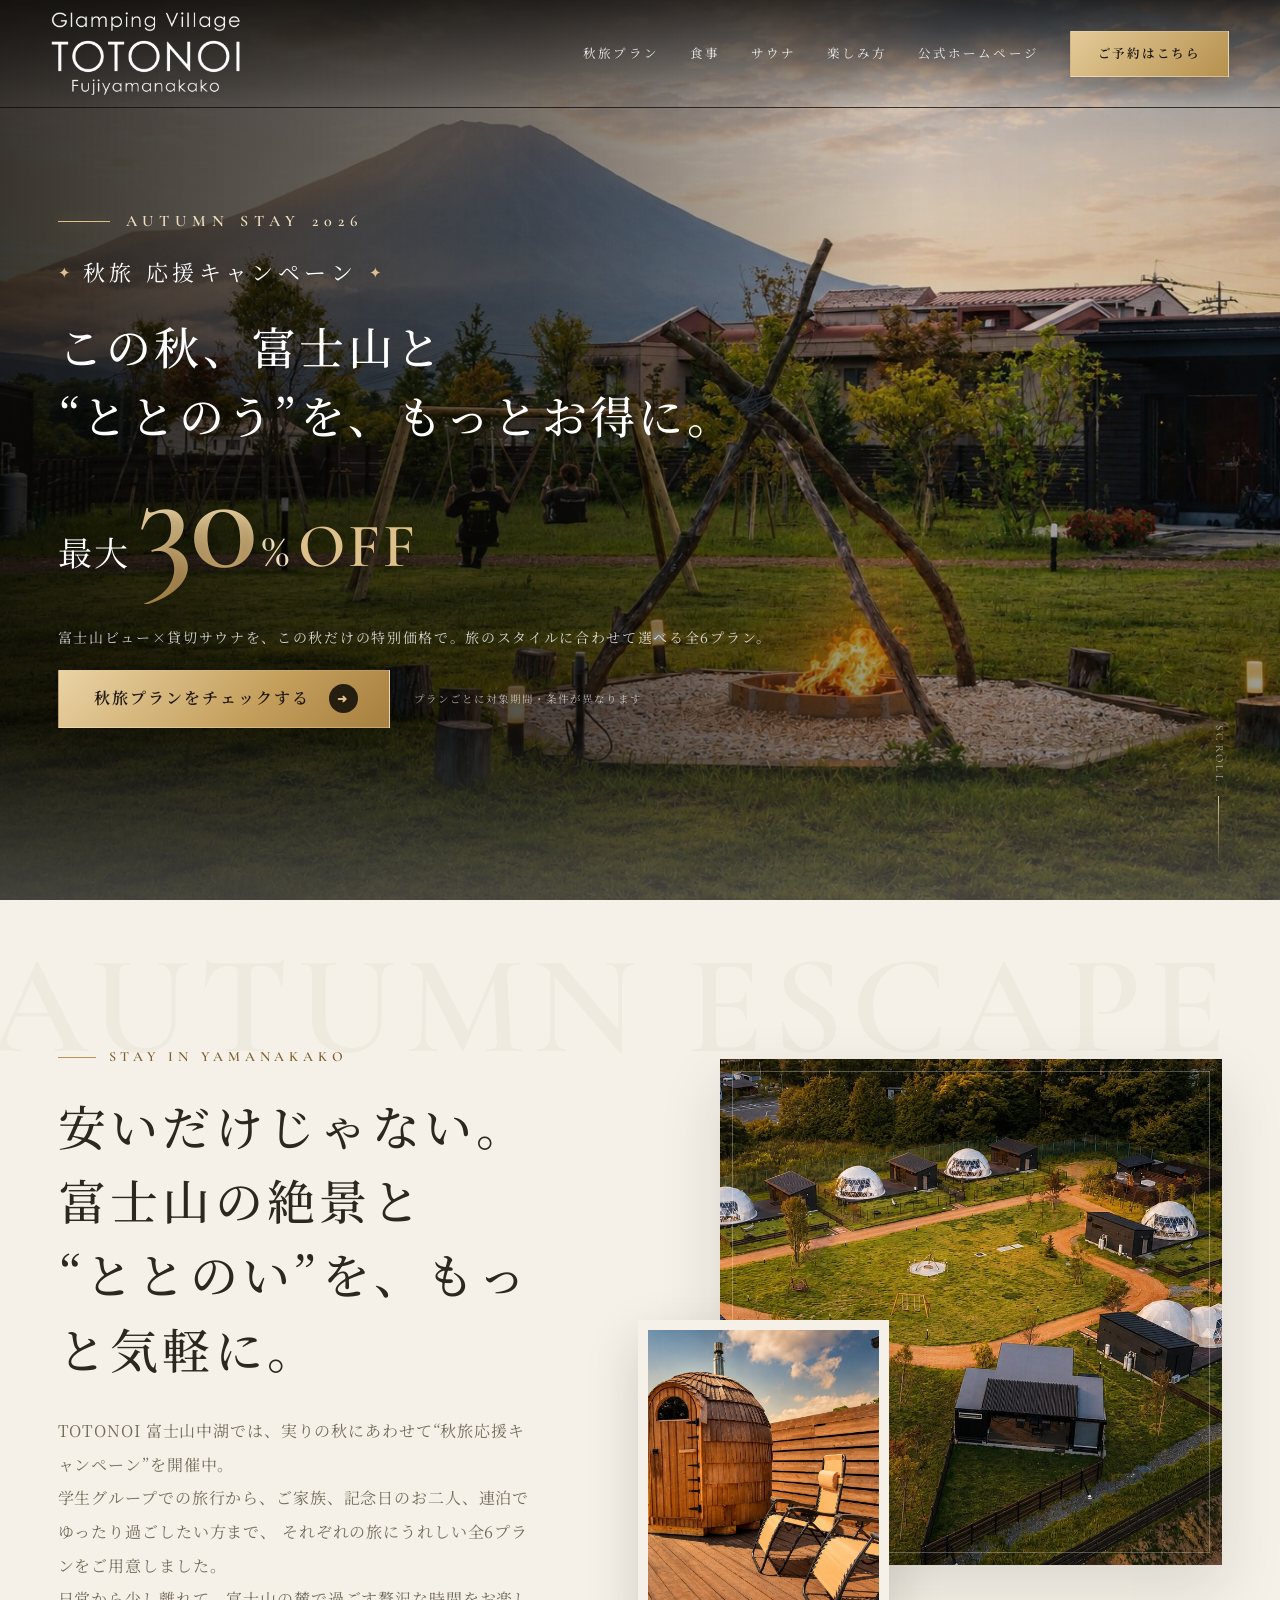
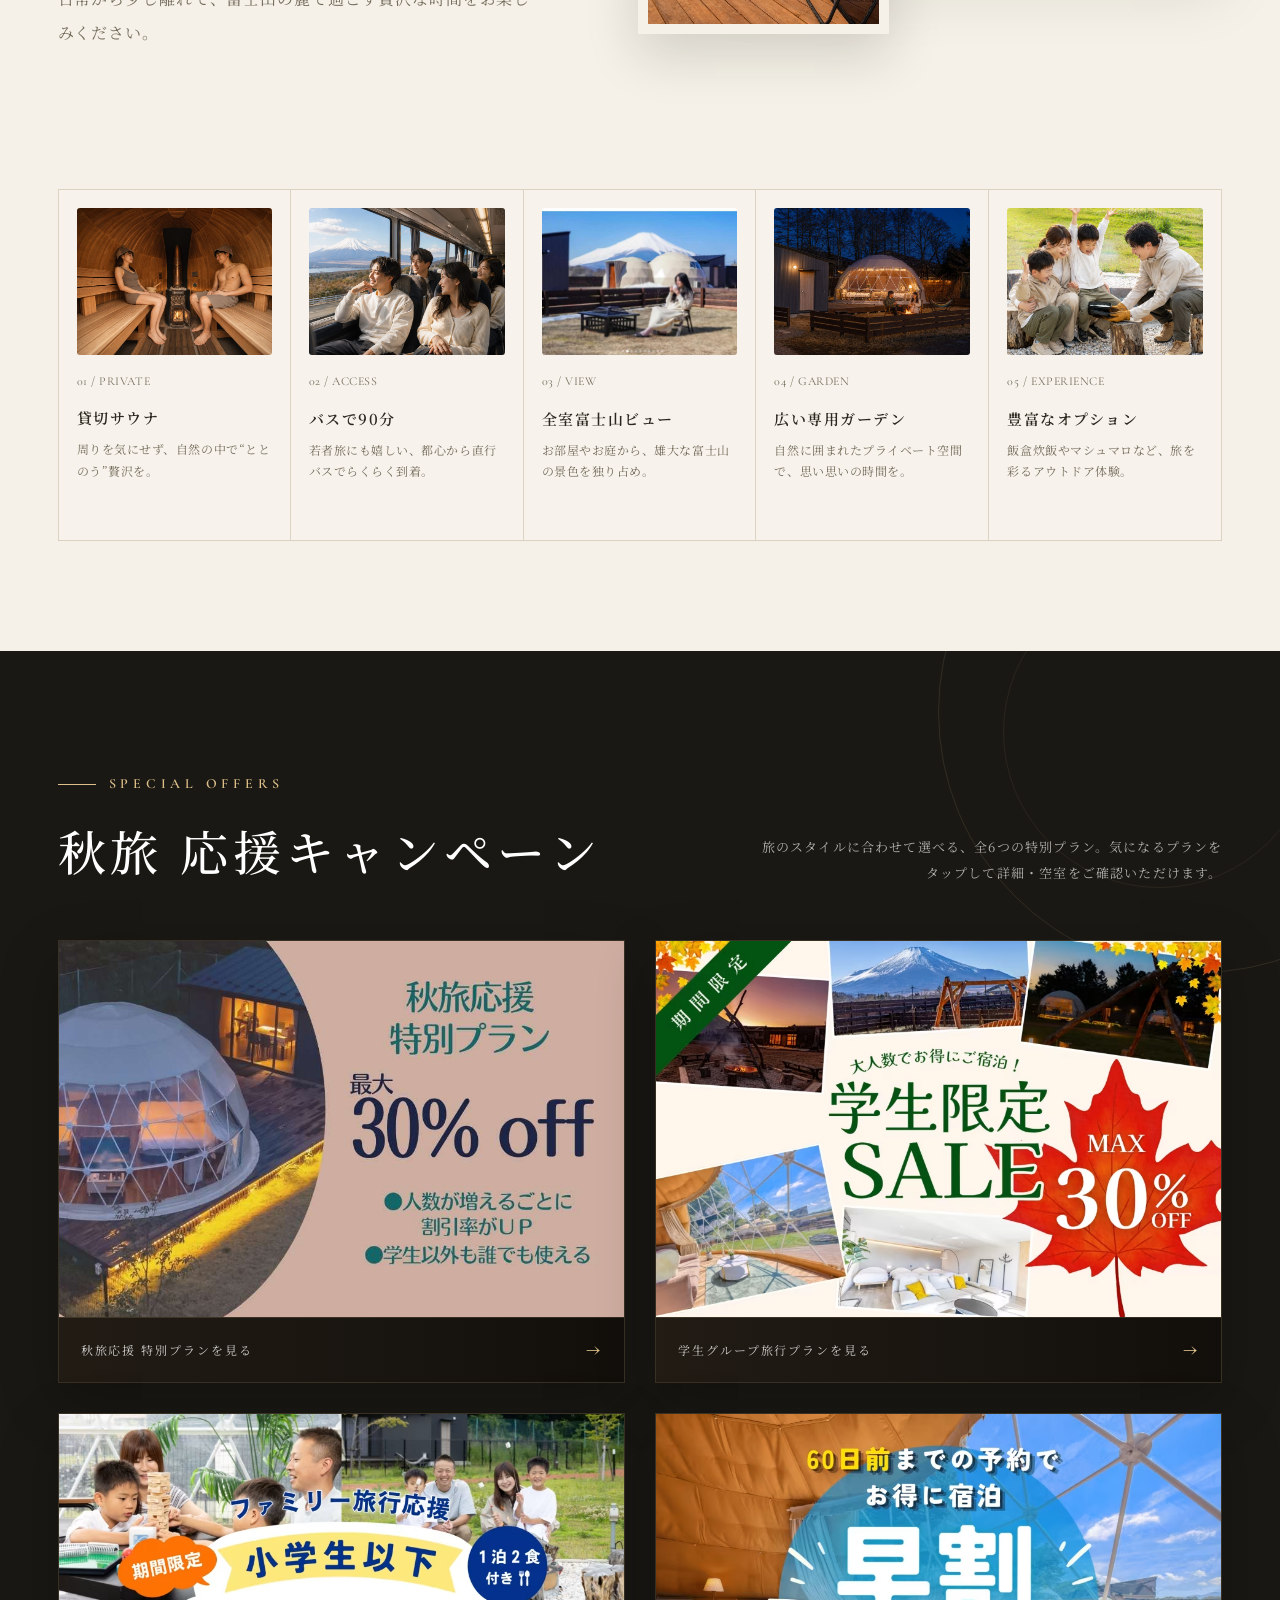
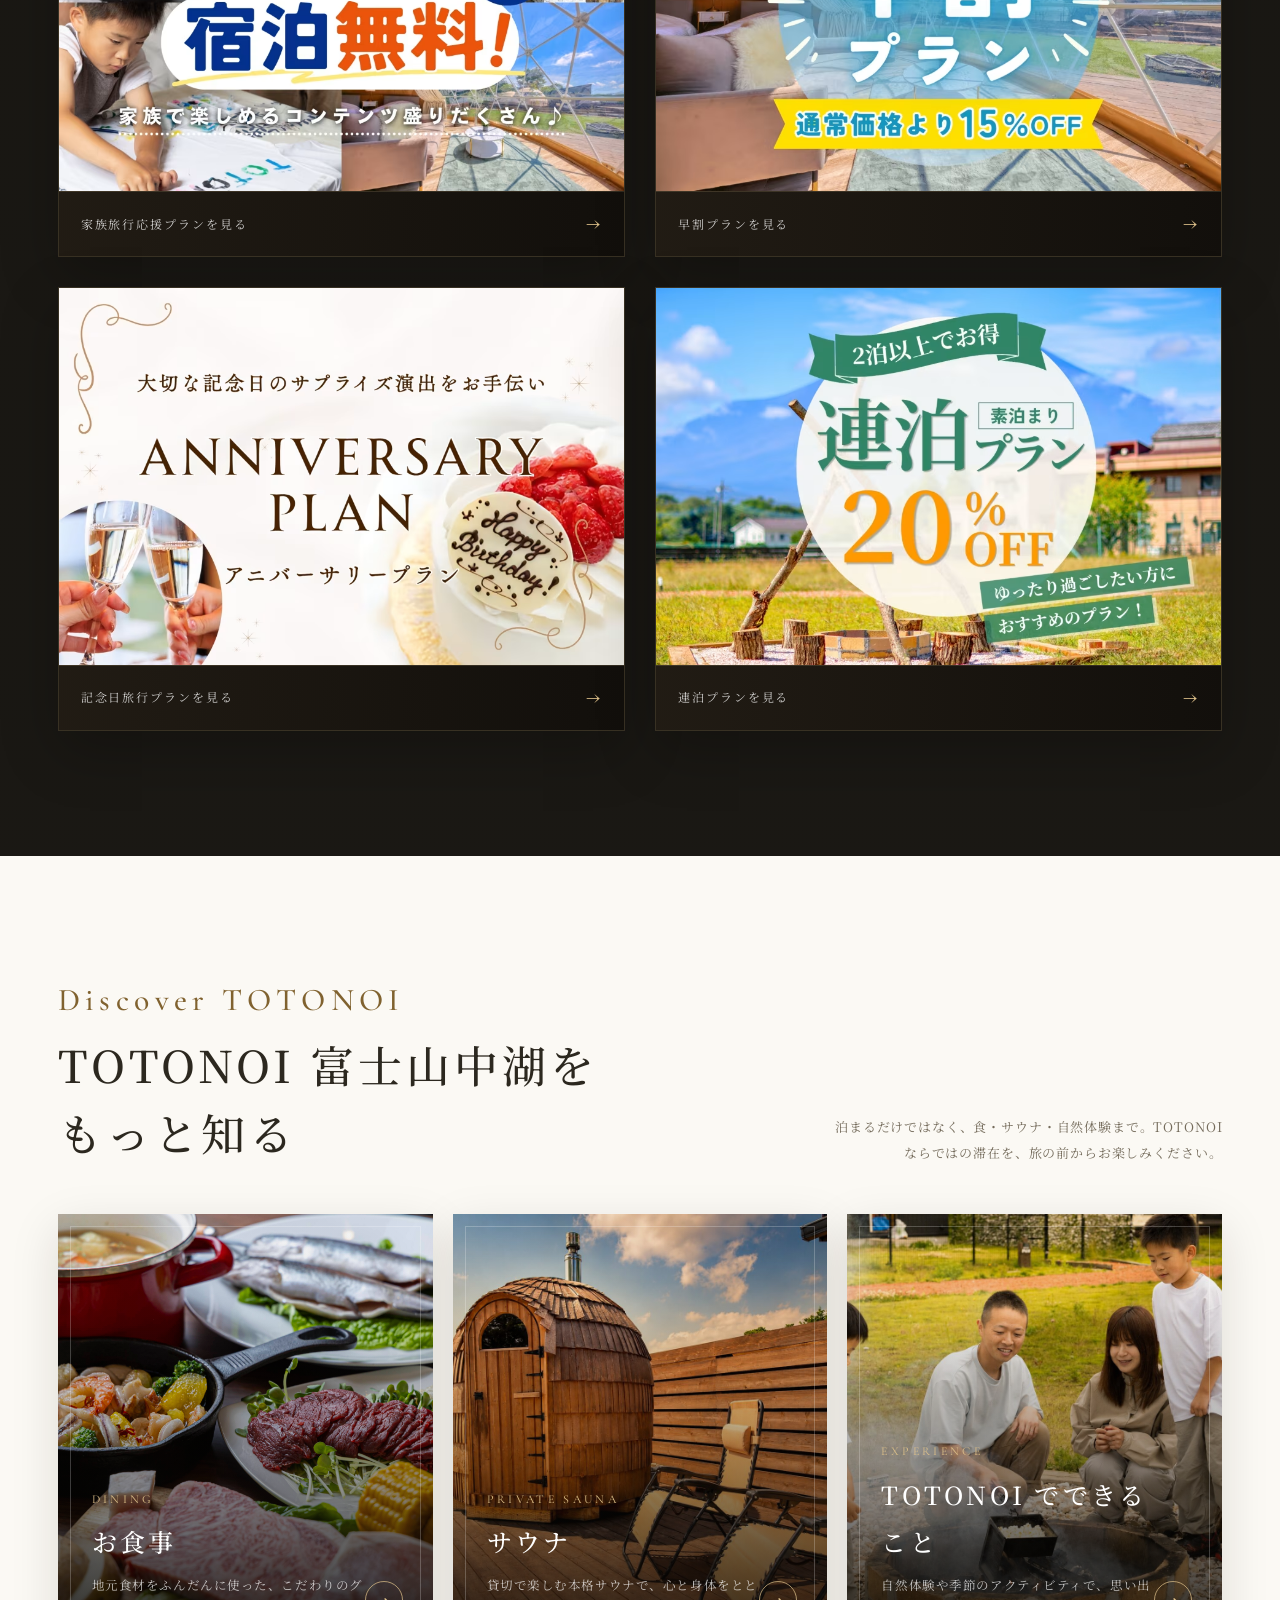
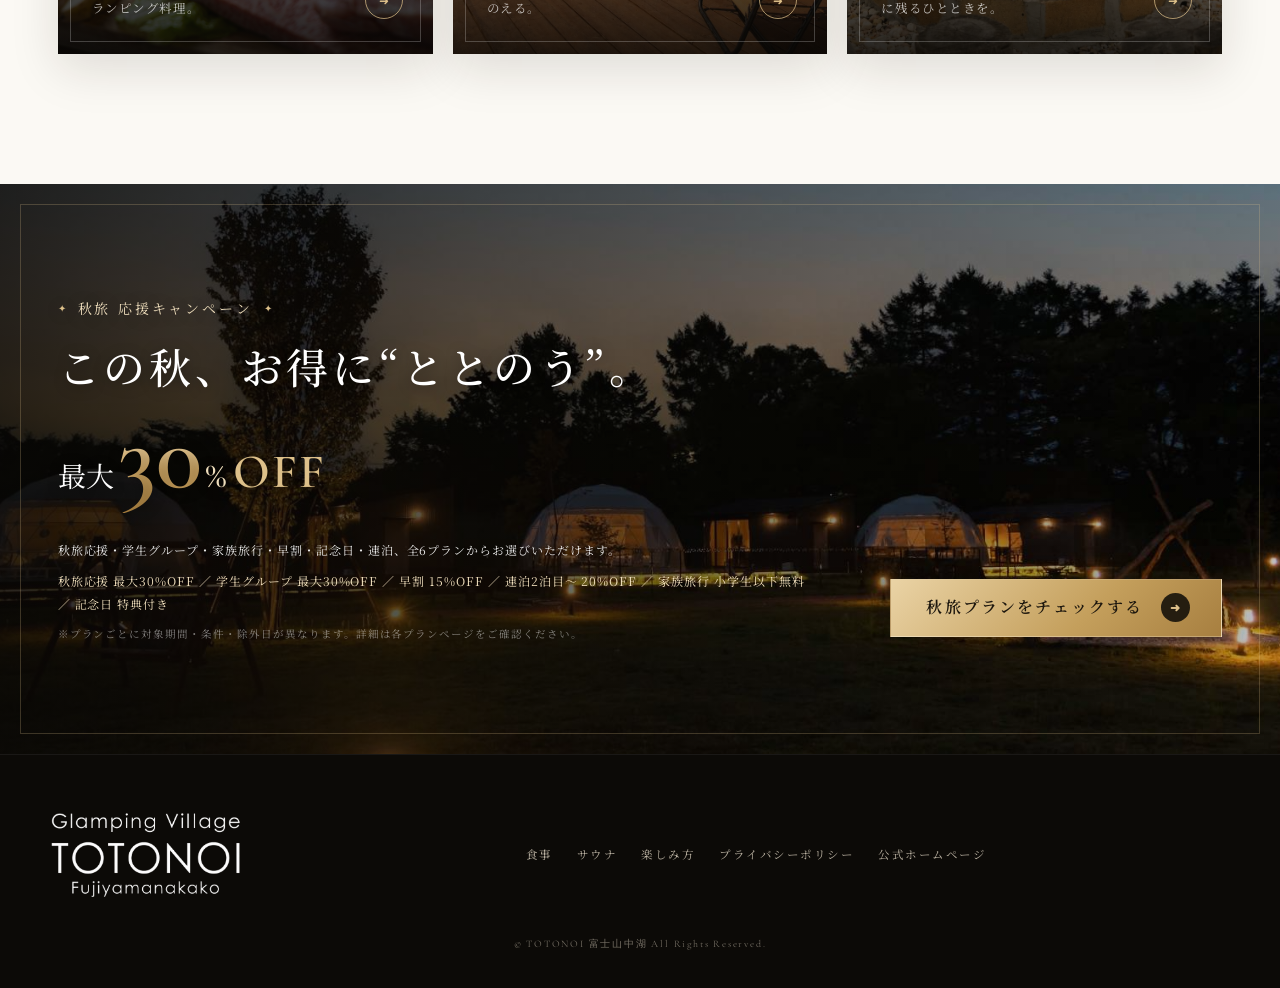
==== commit a046c62c: "Update index.html" ====
--- a/index.html
+++ b/index.html
@@ -415,6 +415,7 @@
     .feature-media{position:relative;aspect-ratio:4/3;overflow:hidden;border-radius:3px;background:#ddd2ba;margin-bottom:16px}
     .feature-media img{width:100%;height:100%;display:block;object-fit:cover;transition:transform .7s ease}
     .feature:hover .feature-media img{transform:scale(1.04)}
+    .feature-copy{min-width:0}
     .feature h3{font-size:15px;letter-spacing:.1em;font-weight:600;color:var(--ink);margin-bottom:8px;line-height:1.6}
     .feature p{font-size:12px;letter-spacing:.045em;color:var(--muted);line-height:1.8}
 
@@ -655,27 +656,26 @@
       .features-head h2{font-size:25px;line-height:1.62;letter-spacing:.08em;font-weight:500}
       .feature-grid{width:min(90vw,680px);grid-template-columns:1fr;border-top:1px solid var(--line);border-bottom:1px solid var(--line);background:transparent}
       .feature{
-        display:grid;
-        grid-template-columns:104px minmax(0,1fr);
-        grid-template-areas:"media no" "media title" "media text";
-        column-gap:15px;
+        display:flex;
         align-items:center;
+        gap:16px;
         min-height:auto;
         margin:0;
-        padding:16px 0;
+        padding:18px 0;
         border:0!important;
         border-bottom:1px solid var(--line)!important;
         background:transparent;
         box-shadow:none;
-        overflow:hidden;
+        overflow:visible;
       }
       .feature:last-child{grid-column:auto;border-bottom:0!important}
       .feature:hover{background:transparent;transform:none}
-      .feature-media{grid-area:media;margin:0;width:104px;height:104px;min-height:0;aspect-ratio:1/1;border-radius:2px;align-self:center}
-      .feature-media img{width:100%;height:100%;object-fit:cover}
-      .feature-no{grid-area:no;margin:0 0 4px;font-size:9.5px;letter-spacing:.14em;color:var(--gold-deep);line-height:1.4}
-      .feature h3{grid-area:title;font-size:14px;letter-spacing:.07em;font-weight:600;line-height:1.45;margin:0 0 5px;min-width:0}
-      .feature p{grid-area:text;font-size:11px;line-height:1.65;letter-spacing:.025em;color:var(--muted);min-width:0}
+      .feature-media{flex:0 0 112px;margin:0;width:112px;height:112px;min-height:0;aspect-ratio:1/1;border-radius:2px;overflow:hidden}
+      .feature-media img{width:100%;height:100%;object-fit:cover;display:block}
+      .feature-copy{flex:1;min-width:0;padding:2px 0}
+      .feature-no{margin:0 0 7px;font-size:9.5px;letter-spacing:.14em;color:var(--gold-deep);line-height:1.4}
+      .feature h3{font-size:14px;letter-spacing:.07em;font-weight:600;line-height:1.5;margin:0 0 6px;min-width:0}
+      .feature p{font-size:11px;line-height:1.72;letter-spacing:.025em;color:var(--muted);min-width:0;margin:0}
 
       .plans{padding:92px 0 95px;background:var(--dark)}
       .plans-head{width:min(92vw,680px);margin-bottom:34px;display:block}
@@ -741,7 +741,6 @@
       .hero-price .unit{font-size:28px}
       .hero-price .off{font-size:31px}
       .section-heading{font-size:25px}
-      .feature{padding:18px 0}
       .card,.card:nth-child(1),.card:nth-child(2),.card:nth-child(3){min-height:330px}
       .bottom-price .limited{font-size:21px}
       .bottom-price .num{font-size:62px}
@@ -795,7 +794,7 @@
           <p class="coupon-note">富士山ビュー×貸切サウナを、この秋だけの特別価格で。旅のスタイルに合わせて選べる全6プラン。</p>
 
           <div class="hero-cta">
-            <a class="btn-main" href="https://www.yamanashi-sauna-glamping.com/news/autumn_plan_list/" target="_blank" rel="noopener">
+            <a class="btn-main" href="#autumn-plans">
               秋旅プランをチェックする <span class="arrow">➜</span>
             </a>
             <span class="hero-microcopy">プランごとに対象期間・条件が異なります</span>
@@ -837,38 +836,48 @@
 
     <div class="feature-grid reveal">
       <article class="feature">
-        <p class="feature-no">01 / PRIVATE</p>
         <div class="feature-media"><img src="images/a15.jpg" alt="貸切サウナ" loading="lazy"></div>
-        <h3>貸切サウナ</h3>
-        <p>周りを気にせず、自然の中で“ととのう”贅沢を。</p>
+        <div class="feature-copy">
+          <p class="feature-no">01 / PRIVATE</p>
+          <h3>貸切サウナ</h3>
+          <p>周りを気にせず、自然の中で“ととのう”贅沢を。</p>
+        </div>
       </article>
 
       <article class="feature">
-        <p class="feature-no">02 / ACCESS</p>
         <div class="feature-media"><img src="images/a17.jpg" alt="バスで90分" loading="lazy"></div>
-        <h3>バスで90分</h3>
-        <p>若者旅にも嬉しい、都心から直行バスでらくらく到着。</p>
+        <div class="feature-copy">
+          <p class="feature-no">02 / ACCESS</p>
+          <h3>バスで90分</h3>
+          <p>若者旅にも嬉しい、都心から直行バスでらくらく到着。</p>
+        </div>
       </article>
 
       <article class="feature">
-        <p class="feature-no">03 / VIEW</p>
         <div class="feature-media"><img src="images/day-morning.jpg" alt="全室富士山ビュー" loading="lazy"></div>
-        <h3>全室富士山ビュー</h3>
-        <p>お部屋やお庭から、雄大な富士山の景色を独り占め。</p>
+        <div class="feature-copy">
+          <p class="feature-no">03 / VIEW</p>
+          <h3>全室富士山ビュー</h3>
+          <p>お部屋やお庭から、雄大な富士山の景色を独り占め。</p>
+        </div>
       </article>
 
       <article class="feature">
-        <p class="feature-no">04 / GARDEN</p>
         <div class="feature-media"><img src="images/a14.jpg" alt="広い専用ガーデン" loading="lazy"></div>
-        <h3>広い専用ガーデン</h3>
-        <p>自然に囲まれたプライベート空間で、思い思いの時間を。</p>
+        <div class="feature-copy">
+          <p class="feature-no">04 / GARDEN</p>
+          <h3>広い専用ガーデン</h3>
+          <p>自然に囲まれたプライベート空間で、思い思いの時間を。</p>
+        </div>
       </article>
 
       <article class="feature">
-        <p class="feature-no">05 / EXPERIENCE</p>
         <div class="feature-media"><img src="images/a3.jpg" alt="豊富なオプション" loading="lazy"></div>
-        <h3>豊富なオプション</h3>
-        <p>飯盒炊飯やマシュマロなど、旅を彩るアウトドア体験。</p>
+        <div class="feature-copy">
+          <p class="feature-no">05 / EXPERIENCE</p>
+          <h3>豊富なオプション</h3>
+          <p>飯盒炊飯やマシュマロなど、旅を彩るアウトドア体験。</p>
+        </div>
       </article>
     </div>
   </section>
@@ -982,7 +991,7 @@
       </div>
 
       <div class="bottom-action">
-        <a class="btn-main" href="https://www.yamanashi-sauna-glamping.com/news/autumn_plan_list/" target="_blank" rel="noopener">
+        <a class="btn-main" href="#autumn-plans">
           秋旅プランをチェックする <span class="arrow">➜</span>
         </a>
       </div>
@@ -1011,7 +1020,7 @@
 <!-- Mobile sticky CTA -->
 <div class="mobile-cta" aria-label="秋旅キャンペーン予約導線">
   <span class="mobile-cta-text">秋旅キャンペーン<strong>30% OFF</strong>最大</span>
-  <a href="https://www.yamanashi-sauna-glamping.com/news/autumn_plan_list/" target="_blank" rel="noopener">プランを見る・予約する</a>
+  <a href="https://reserve.489ban.net/client/g-totonoi/0/plan/stay?planTags%5B25007%5D=1&searchTagMode=0&keepTags=1&redirect=0" target="_blank" rel="noopener">お得なプランの空室をチェック</a>
 </div>
 
 <script>
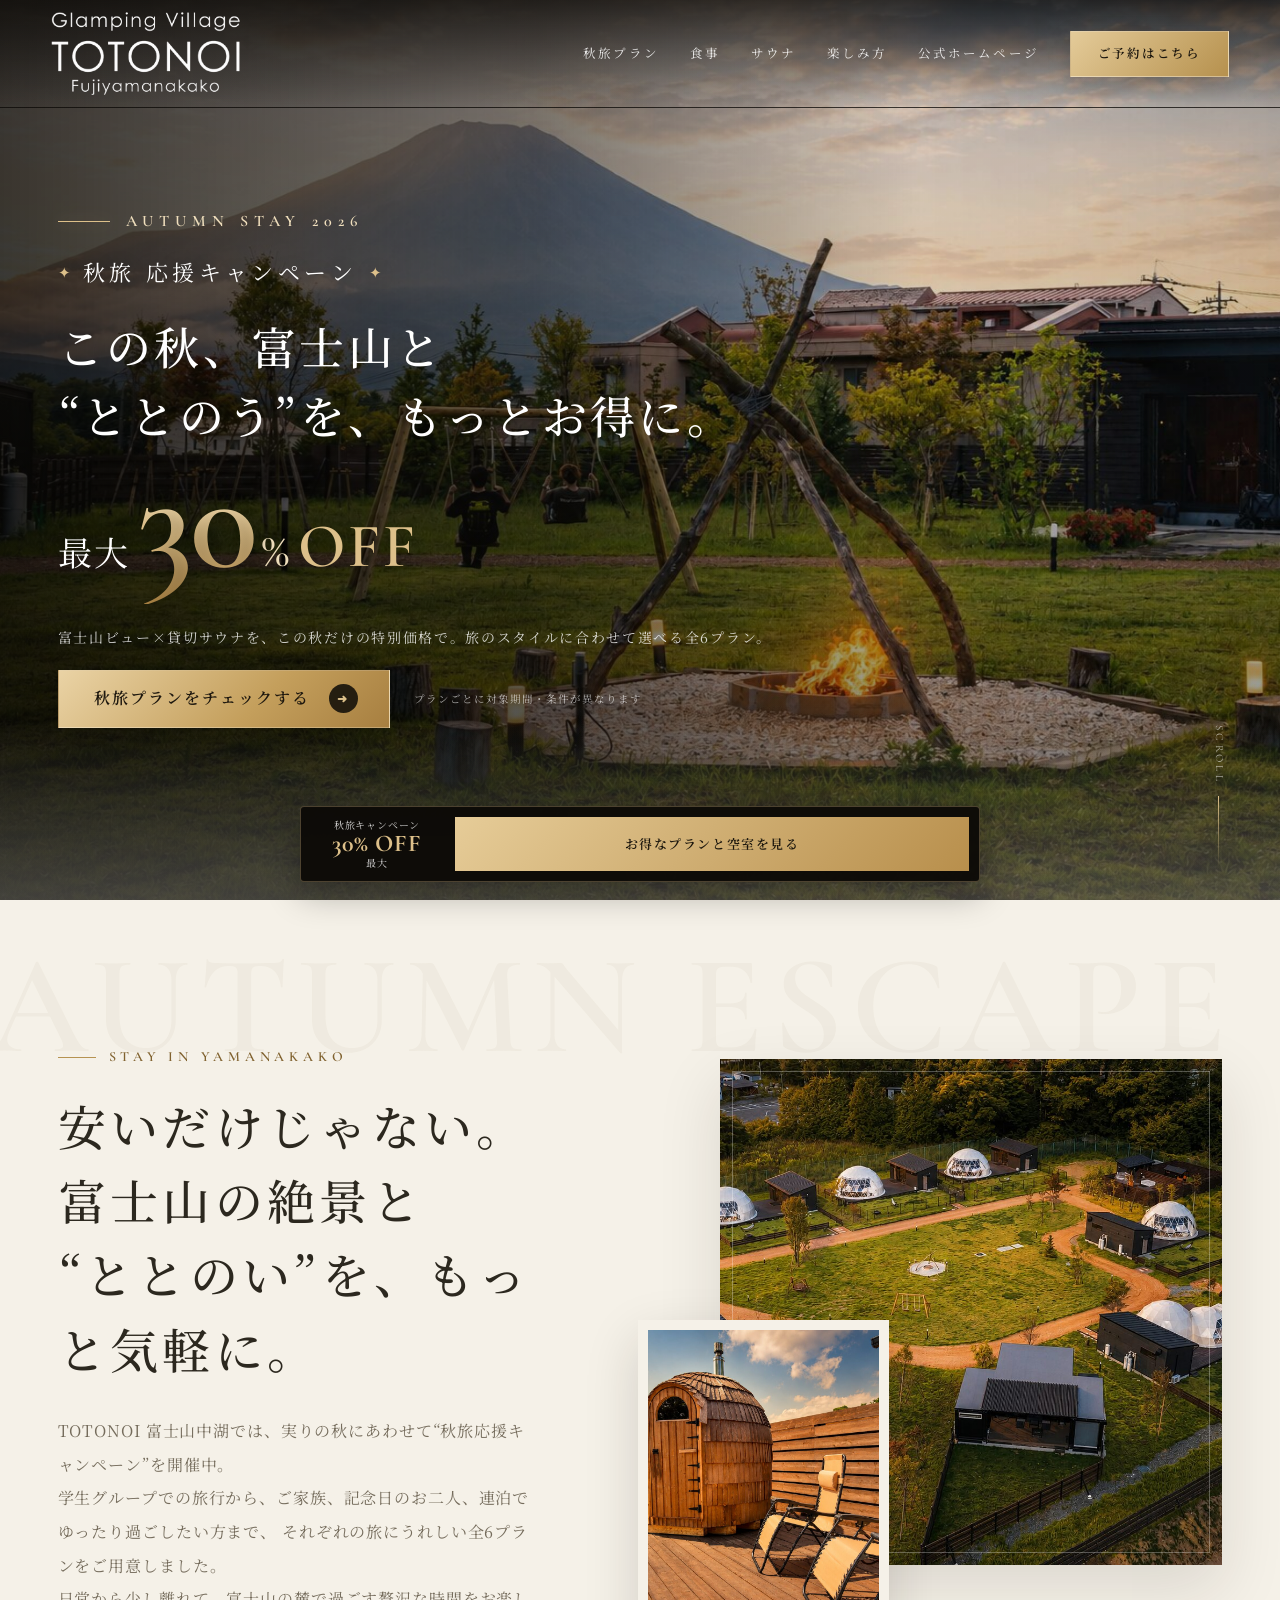
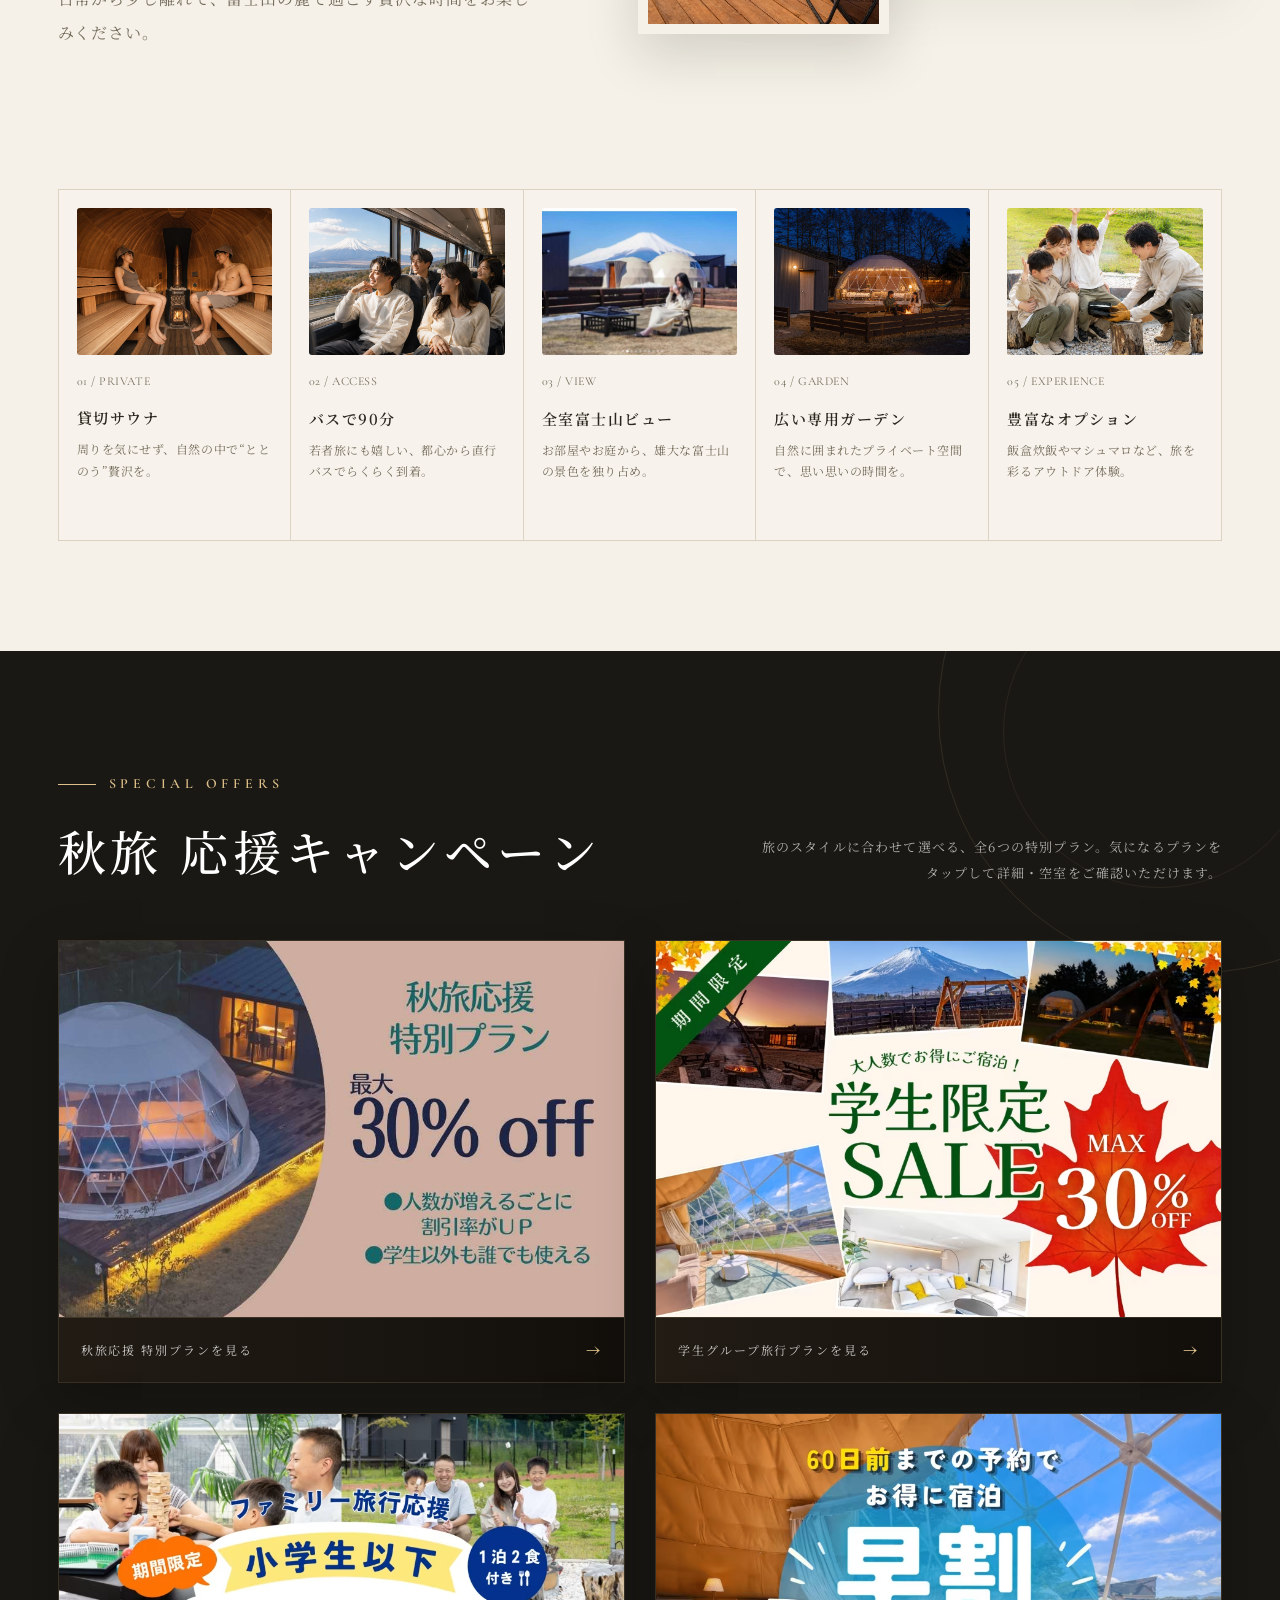
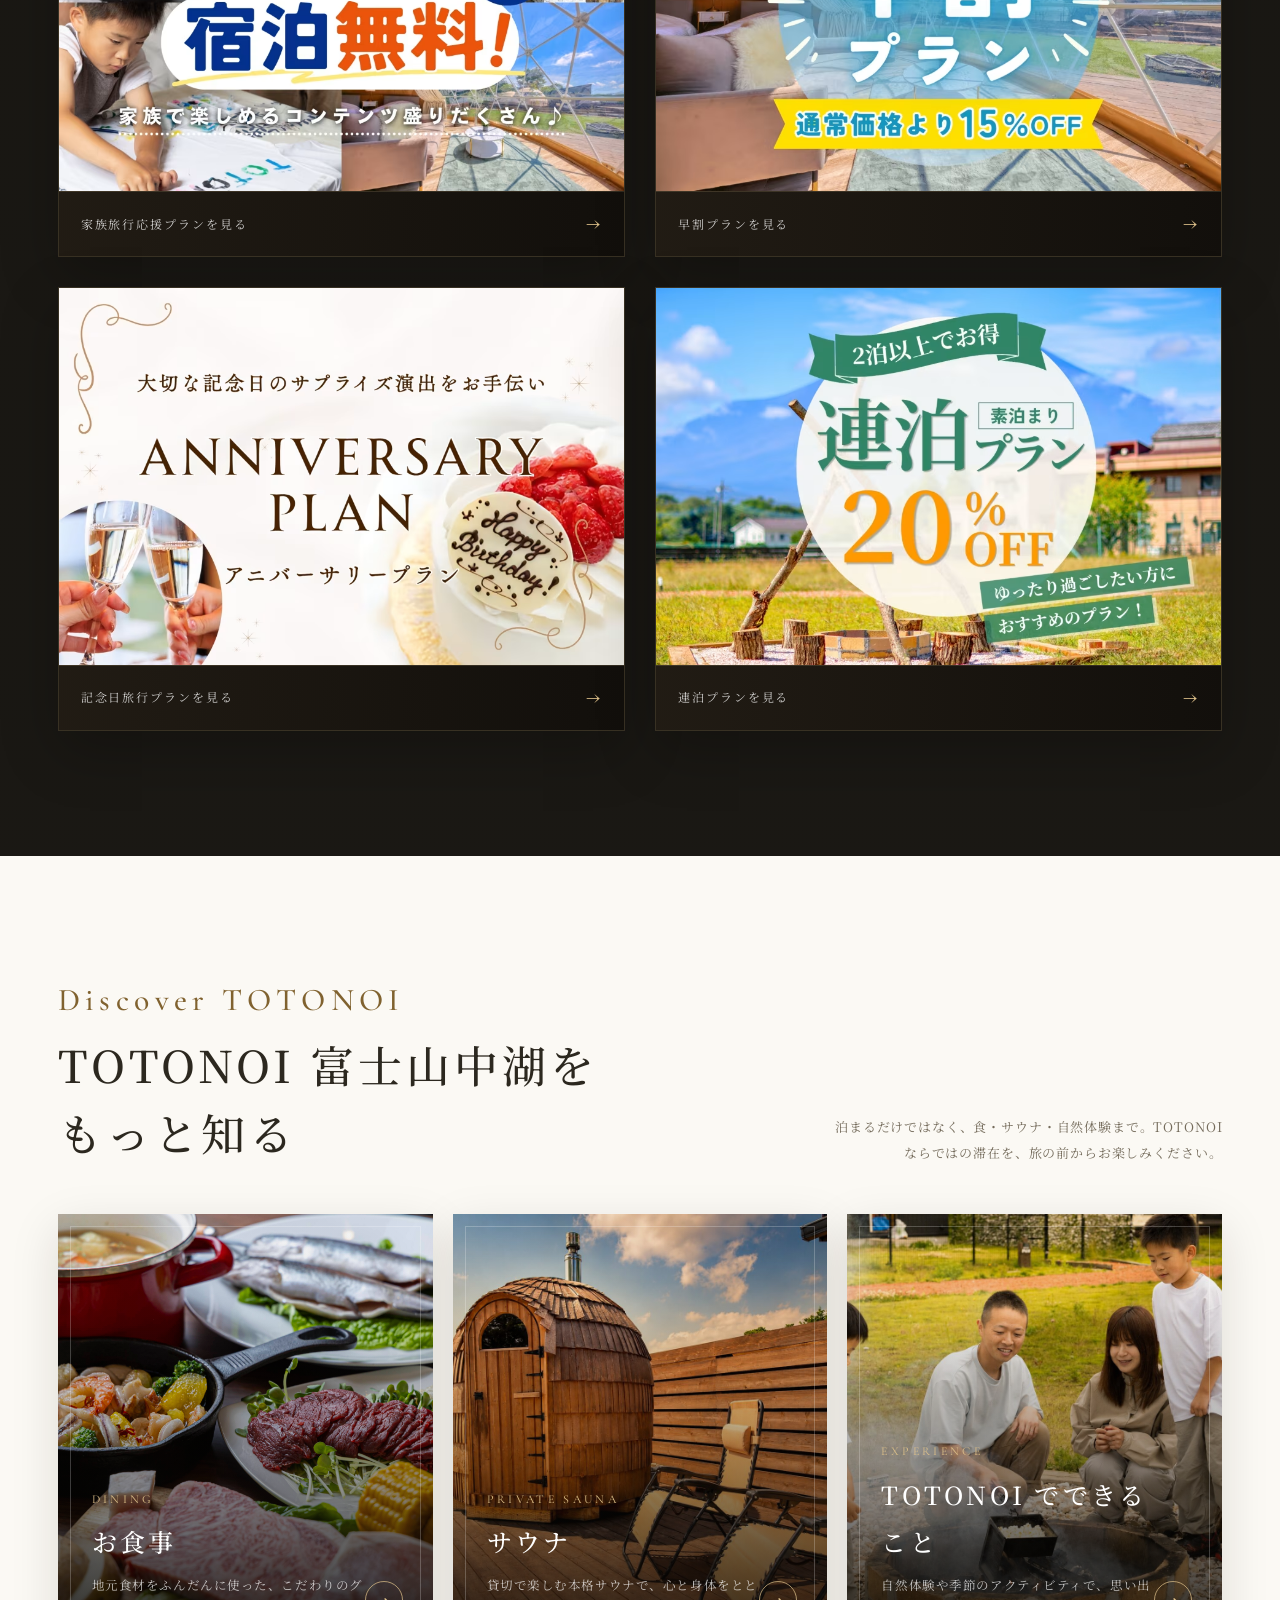
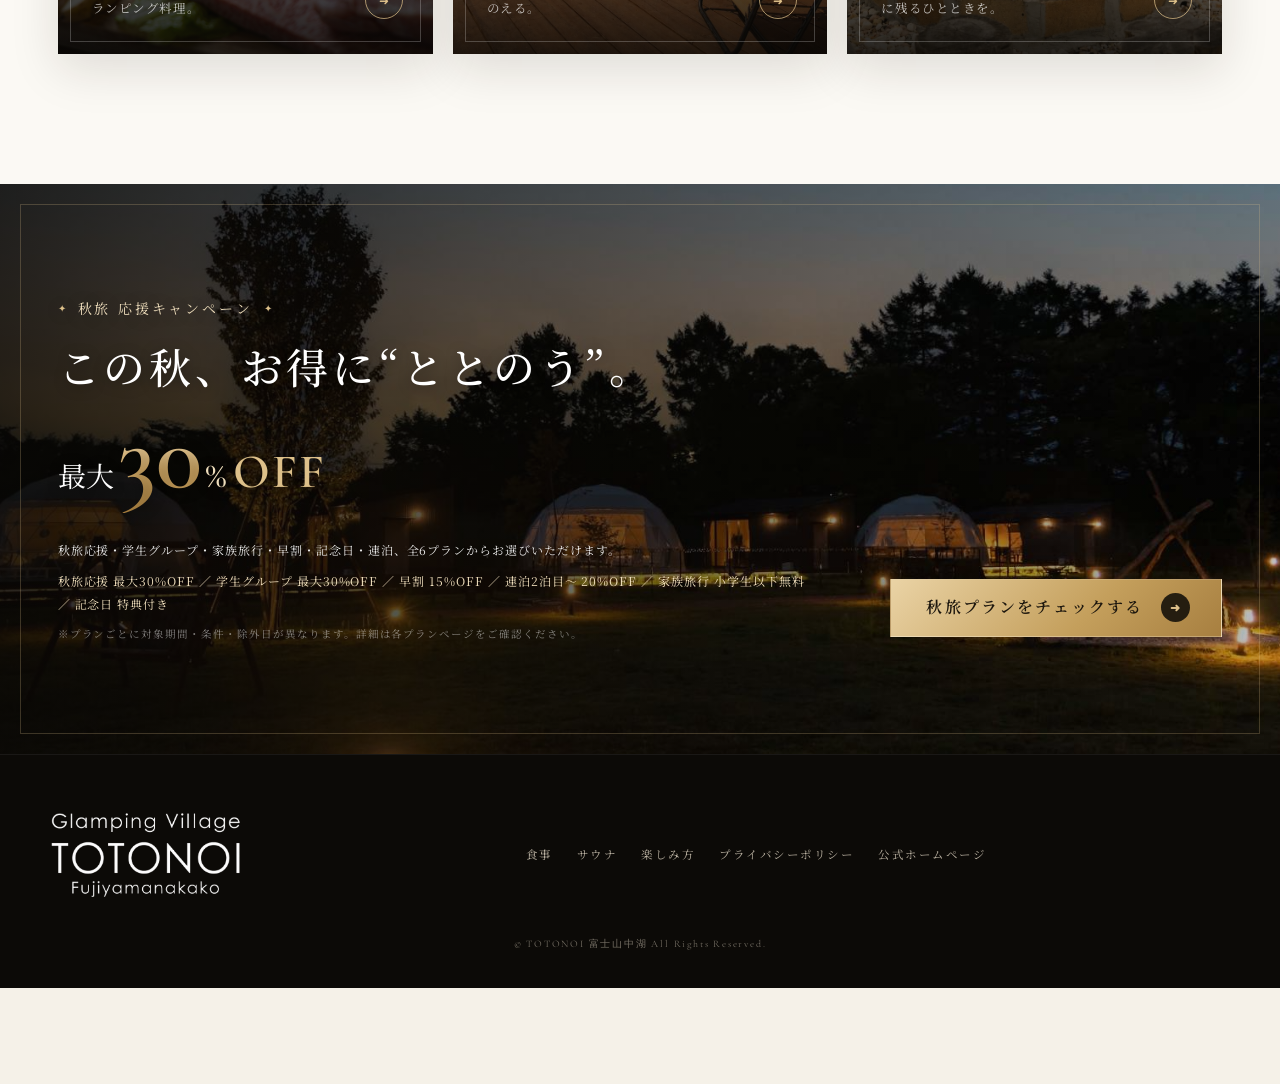
==== commit 6894333d: "Update index.html" ====
--- a/index.html
+++ b/index.html
@@ -542,9 +542,58 @@
     .copyright{text-align:center;font-family:var(--serif-en);font-size:10px;letter-spacing:.18em;color:#756f64;margin-top:38px}
 
     /* ---------------------------------
-       Mobile sticky CTA
-    --------------------------------- */
-    .mobile-cta{display:none}
+       Sticky CTA - desktop / mobile
+    --------------------------------- */
+    body{padding-bottom:96px}
+    .mobile-cta{
+      position:fixed;
+      z-index:120;
+      left:50%;
+      bottom:18px;
+      transform:translateX(-50%);
+      width:min(680px,calc(100vw - 40px));
+      display:flex;
+      align-items:center;
+      gap:12px;
+      padding:10px;
+      background:rgba(12,10,7,.95);
+      border:1px solid rgba(221,192,138,.3);
+      border-radius:4px;
+      box-shadow:0 12px 34px rgba(0,0,0,.3);
+      backdrop-filter:blur(14px);
+      -webkit-backdrop-filter:blur(14px);
+    }
+    .mobile-cta-text{
+      flex:0 0 132px;
+      color:rgba(255,255,255,.82);
+      font-size:10px;
+      letter-spacing:.08em;
+      line-height:1.35;
+      text-align:center;
+    }
+    .mobile-cta-text strong{
+      display:block;
+      color:var(--gold-light);
+      font-family:var(--serif-en);
+      font-size:24px;
+      line-height:1.03;
+      letter-spacing:.03em;
+    }
+    .mobile-cta a{
+      flex:1;
+      display:flex;
+      align-items:center;
+      justify-content:center;
+      min-height:54px;
+      padding:0 24px;
+      background:linear-gradient(135deg,#e6cc98,#b88f4c);
+      color:#1b160d;
+      font-size:13px;
+      font-weight:600;
+      letter-spacing:.12em;
+      transition:transform .25s,filter .25s;
+    }
+    .mobile-cta a:hover{transform:translateY(-1px);filter:brightness(1.04)}
 
     /* ---------------------------------
        Reveal motion
@@ -714,21 +763,19 @@
       .copyright{margin-top:28px}
 
       .mobile-cta{
-        position:fixed;
-        z-index:120;
         left:0;right:0;bottom:0;
-        display:flex;
-        align-items:center;
+        transform:none;
+        width:auto;
         gap:10px;
         padding:9px 10px calc(9px + env(safe-area-inset-bottom));
-        background:rgba(12,10,7,.95);
+        border:0;
         border-top:1px solid rgba(221,192,138,.28);
-        backdrop-filter:blur(14px);
-        -webkit-backdrop-filter:blur(14px);
+        border-radius:0;
+        box-shadow:none;
       }
-      .mobile-cta-text{min-width:92px;color:rgba(255,255,255,.82);font-size:9.5px;letter-spacing:.08em;line-height:1.35;text-align:center}
-      .mobile-cta-text strong{display:block;color:var(--gold-light);font-family:var(--serif-en);font-size:20px;line-height:1.05;letter-spacing:.03em}
-      .mobile-cta a{flex:1;display:flex;align-items:center;justify-content:center;min-height:48px;background:linear-gradient(135deg,#e6cc98,#b88f4c);color:#1b160d;font-size:12px;font-weight:600;letter-spacing:.12em}
+      .mobile-cta-text{flex:0 0 92px;font-size:9.5px}
+      .mobile-cta-text strong{font-size:20px;line-height:1.05}
+      .mobile-cta a{min-height:48px;padding:0 12px;font-size:12px}
     }
 
     @media(max-width:430px){
@@ -765,7 +812,7 @@
     <a href="sauna.html">サウナ</a>
     <a href="activity.html">楽しみ方</a>
     <a href="https://www.yamanashi-sauna-glamping.com/" target="_blank" rel="noopener">公式ホームページ</a>
-    <a class="btn-reserve" href="https://www.yamanashi-sauna-glamping.com/news/autumn_plan_list/" target="_blank" rel="noopener">ご予約はこちら</a>
+    <a class="btn-reserve" href="https://reserve.489ban.net/client/g-totonoi/0/plan/stay?planTags%5B25007%5D=1&searchTagMode=0&keepTags=1&redirect=0" target="_blank" rel="noopener">ご予約はこちら</a>
   </nav>
 </header>
 
@@ -1020,7 +1067,7 @@
 <!-- Mobile sticky CTA -->
 <div class="mobile-cta" aria-label="秋旅キャンペーン予約導線">
   <span class="mobile-cta-text">秋旅キャンペーン<strong>30% OFF</strong>最大</span>
-  <a href="https://reserve.489ban.net/client/g-totonoi/0/plan/stay?planTags%5B25007%5D=1&searchTagMode=0&keepTags=1&redirect=0" target="_blank" rel="noopener">お得なプランの空室をチェック</a>
+  <a href="https://reserve.489ban.net/client/g-totonoi/0/plan/stay?planTags%5B25007%5D=1&searchTagMode=0&keepTags=1&redirect=0" target="_blank" rel="noopener">お得なプランと空室を見る</a>
 </div>
 
 <script>
